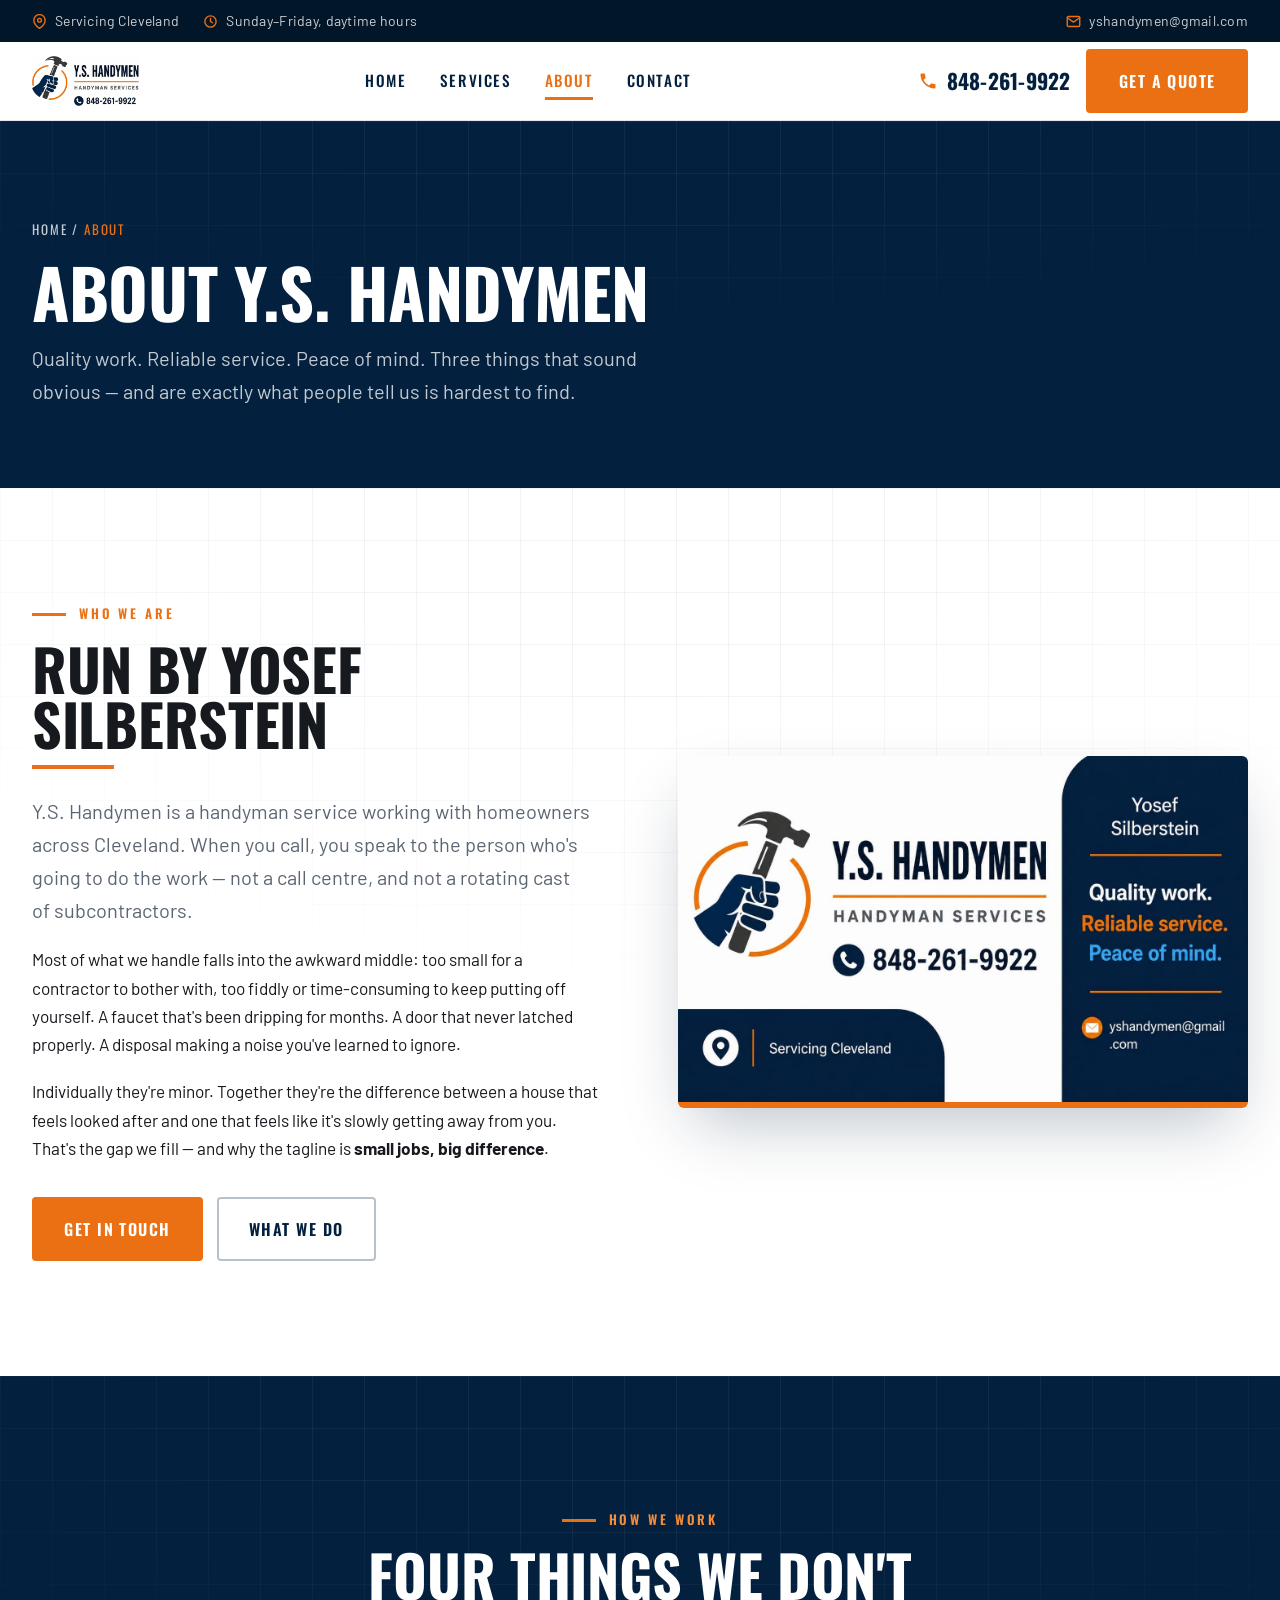
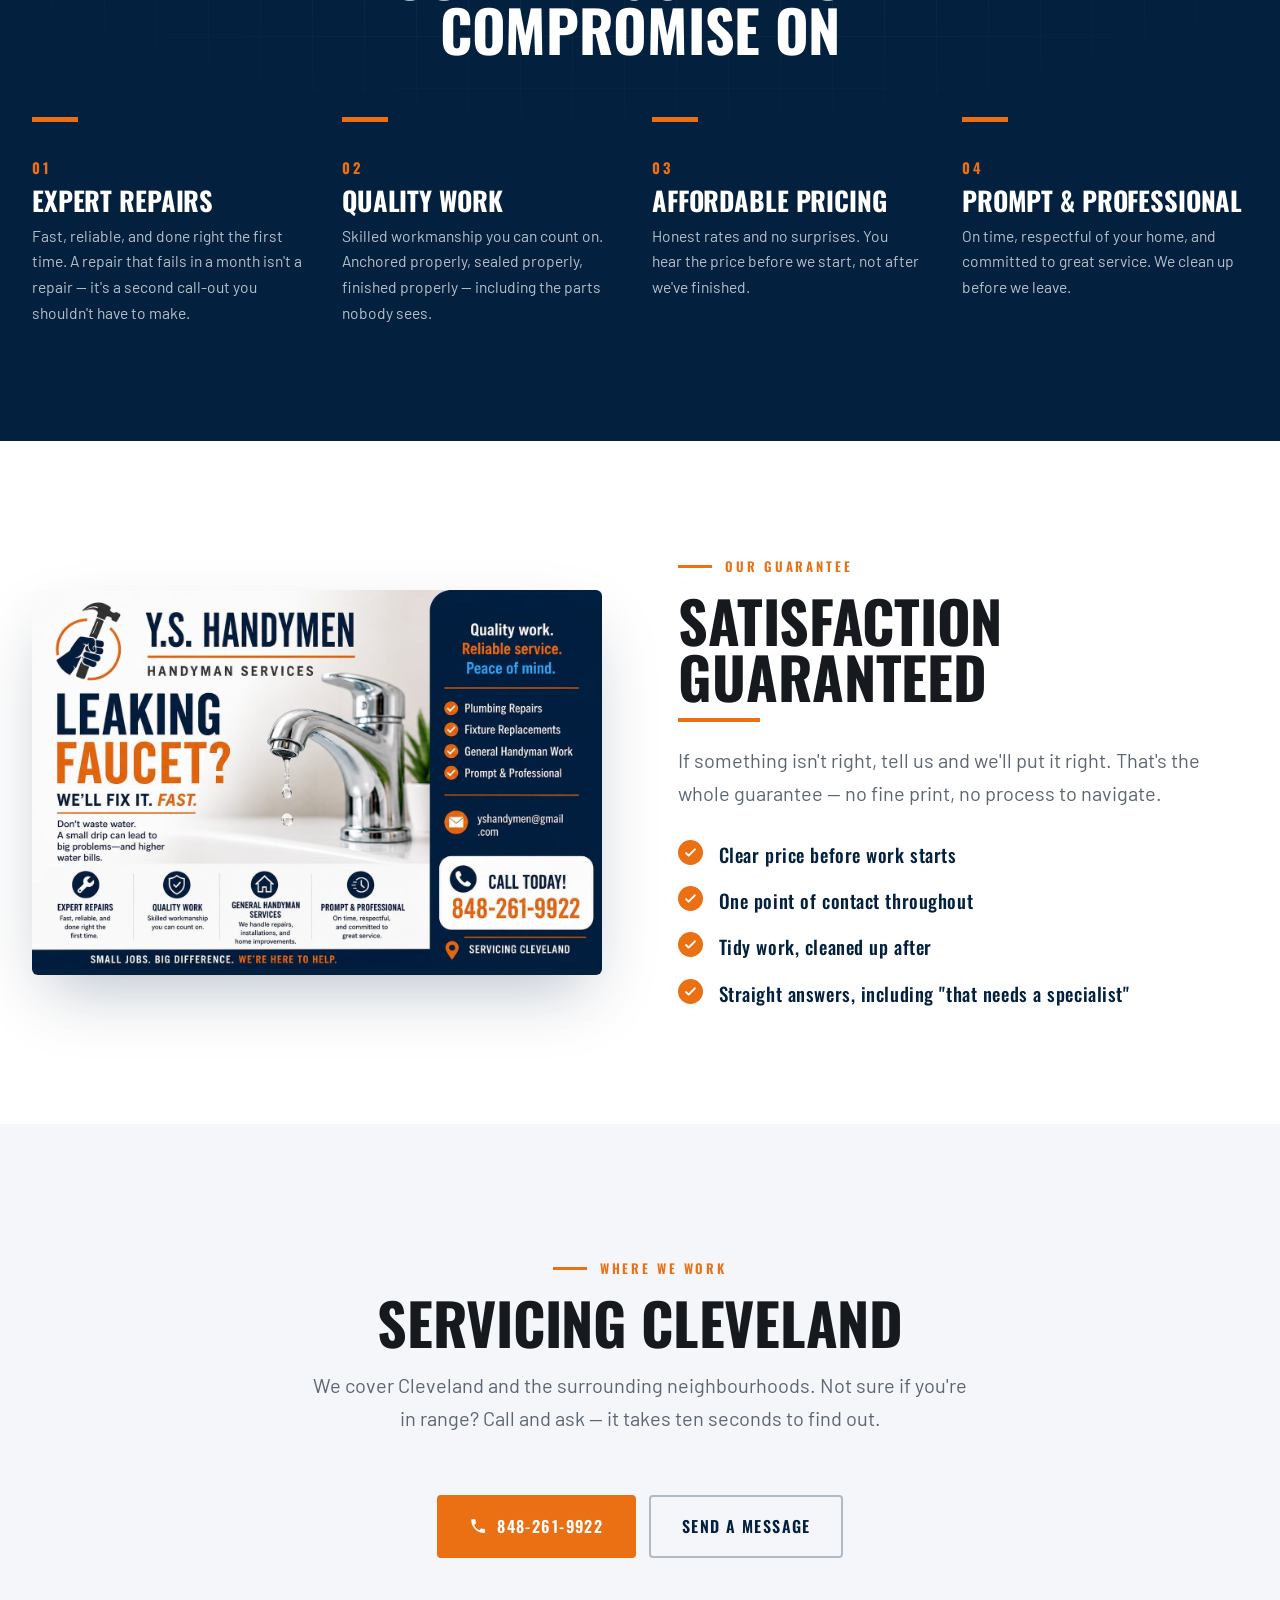
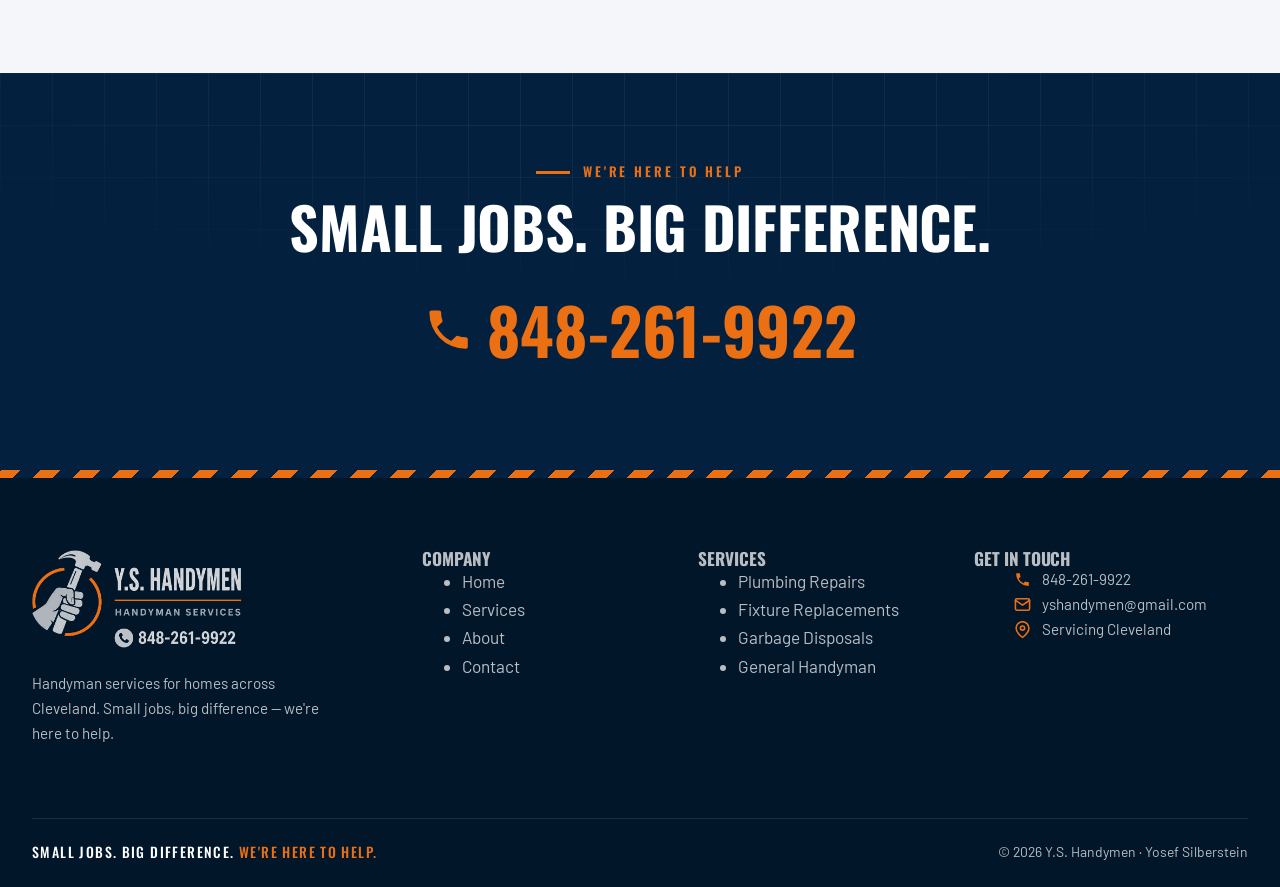
==== about.html @ 0111b00d "Build Y.S. Handymen marketing site Static four-page site for the handyman business, built to match t" ====
<!DOCTYPE html>
<html lang="en">
<head>
<meta charset="utf-8">
<meta name="viewport" content="width=device-width, initial-scale=1">
<title>About — Yosef Silberstein | Y.S. Handymen, Cleveland</title>
<meta name="description" content="Y.S. Handymen is run by Yosef Silberstein, serving Cleveland homes with plumbing repairs, fixture replacements and general handyman work. Quality work, reliable service, peace of mind.">
<meta name="theme-color" content="#03203E">
<link rel="icon" href="assets/favicon-64.png" sizes="64x64">
<link rel="apple-touch-icon" href="assets/favicon.png">
<link rel="preconnect" href="https://fonts.googleapis.com">
<link rel="preconnect" href="https://fonts.gstatic.com" crossorigin>
<link href="https://fonts.googleapis.com/css2?family=Oswald:wght@400;500;600;700&family=Barlow:ital,wght@0,400;0,500;0,600;1,400&display=swap" rel="stylesheet">
<link rel="stylesheet" href="css/styles.css">
</head>
<body>

<div class="topbar">
  <div class="shell topbar__in">
    <div class="topbar__set">
      <span class="topbar__item">
        <svg viewBox="0 0 24 24" fill="none" stroke="currentColor" stroke-width="2.2" stroke-linecap="round" stroke-linejoin="round"><path d="M21 10c0 7-9 13-9 13s-9-6-9-13a9 9 0 0 1 18 0Z"/><circle cx="12" cy="10" r="3"/></svg>
        Servicing Cleveland
      </span>
      <span class="topbar__item topbar__set--meta">
        <svg viewBox="0 0 24 24" fill="none" stroke="currentColor" stroke-width="2.2" stroke-linecap="round" stroke-linejoin="round"><circle cx="12" cy="12" r="9"/><path d="M12 7v5l3 2"/></svg>
        Sunday–Friday, daytime hours
      </span>
    </div>
    <div class="topbar__set">
      <a class="topbar__item" href="mailto:yshandymen@gmail.com">
        <svg viewBox="0 0 24 24" fill="none" stroke="currentColor" stroke-width="2.2" stroke-linecap="round" stroke-linejoin="round"><rect x="2" y="4" width="20" height="16" rx="2"/><path d="m22 6-10 7L2 6"/></svg>
        yshandymen@gmail.com
      </a>
    </div>
  </div>
</div>

<header class="site-header">
  <div class="shell nav">
    <a class="brand" href="index.html" aria-label="Y.S. Handymen — home">
      <img src="assets/logo.png" alt="Y.S. Handymen — Handyman Services" width="1551" height="726">
    </a>
    <nav class="nav__links" aria-label="Main">
      <a class="nav__link" href="index.html">Home</a>
      <a class="nav__link" href="services.html">Services</a>
      <a class="nav__link" href="about.html" aria-current="page">About</a>
      <a class="nav__link" href="contact.html">Contact</a>
    </nav>
    <div class="nav__cta">
      <a class="nav__phone" href="tel:+18482619922">
        <svg viewBox="0 0 24 24" fill="currentColor"><path d="M6.6 10.8a15.1 15.1 0 0 0 6.6 6.6l2.2-2.2c.3-.3.7-.4 1-.2 1.2.4 2.4.6 3.6.6.6 0 1 .4 1 1V20c0 .6-.4 1-1 1A17 17 0 0 1 3 4c0-.6.4-1 1-1h3.5c.6 0 1 .4 1 1 0 1.3.2 2.5.6 3.6.1.4 0 .8-.2 1l-2.3 2.2Z"/></svg>
        848-261-9922
      </a>
      <a class="btn" href="contact.html">Get a Quote</a>
      <button class="burger" aria-label="Open menu" aria-expanded="false" aria-controls="drawer">
        <span></span><span></span><span></span>
      </button>
    </div>
  </div>
</header>

<div class="scrim"></div>
<nav class="drawer" id="drawer" aria-label="Mobile">
  <a href="index.html">Home</a>
  <a href="services.html">Services</a>
  <a href="about.html" aria-current="page">About</a>
  <a href="contact.html">Contact</a>
  <a class="btn" href="tel:+18482619922">Call 848-261-9922</a>
</nav>

<main>

<section class="page-head blueprint">
  <div class="shell page-head__in">
    <p class="crumbs"><a href="index.html">Home</a> / <span>About</span></p>
    <h1>About Y.S. Handymen</h1>
    <p class="lead">
      Quality work. Reliable service. Peace of mind. Three things that sound obvious —
      and are exactly what people tell us is hardest to find.
    </p>
  </div>
</section>

<!-- ---------------------------------------- the story -->
<section class="section blueprint blueprint--light">
  <div class="shell split">
    <div class="reveal">
      <p class="eyebrow">Who We Are</p>
      <h2 class="rule-under" style="margin-top:1rem;">Run by Yosef Silberstein</h2>
      <div class="stack" style="margin-top:1.6rem;">
        <p class="lead">
          Y.S. Handymen is a handyman service working with homeowners across Cleveland.
          When you call, you speak to the person who's going to do the work — not a
          call centre, and not a rotating cast of subcontractors.
        </p>
        <p>
          Most of what we handle falls into the awkward middle: too small for a
          contractor to bother with, too fiddly or time-consuming to keep putting off
          yourself. A faucet that's been dripping for months. A door that never
          latched properly. A disposal making a noise you've learned to ignore.
        </p>
        <p>
          Individually they're minor. Together they're the difference between a house
          that feels looked after and one that feels like it's slowly getting away from
          you. That's the gap we fill — and why the tagline is
          <strong>small jobs, big difference</strong>.
        </p>
      </div>
      <div class="btn-row" style="margin-top:2.2rem;">
        <a class="btn" href="contact.html">Get In Touch</a>
        <a class="btn btn--ghost" href="services.html">What We Do</a>
      </div>
    </div>

    <div class="figure-frame reveal d2">
      <img src="assets/flyer-card.jpg" alt="Y.S. Handymen business card — Yosef Silberstein, servicing Cleveland" width="1400" height="848" loading="lazy">
    </div>
  </div>
</section>

<!-- ---------------------------------------- principles -->
<section class="section on-navy blueprint">
  <div class="shell">
    <div class="sec-head center reveal">
      <p class="eyebrow eyebrow--center">How We Work</p>
      <h2 style="color:#fff;">Four things we don't compromise on</h2>
    </div>

    <div class="steps">
      <div class="step reveal">
        <span class="step__n">01</span>
        <h3>Expert Repairs</h3>
        <p>Fast, reliable, and done right the first time. A repair that fails in a month isn't a repair — it's a second call-out you shouldn't have to make.</p>
      </div>
      <div class="step reveal d1">
        <span class="step__n">02</span>
        <h3>Quality Work</h3>
        <p>Skilled workmanship you can count on. Anchored properly, sealed properly, finished properly — including the parts nobody sees.</p>
      </div>
      <div class="step reveal d2">
        <span class="step__n">03</span>
        <h3>Affordable Pricing</h3>
        <p>Honest rates and no surprises. You hear the price before we start, not after we've finished.</p>
      </div>
      <div class="step reveal d3">
        <span class="step__n">04</span>
        <h3>Prompt &amp; Professional</h3>
        <p>On time, respectful of your home, and committed to great service. We clean up before we leave.</p>
      </div>
    </div>
  </div>
</section>

<!-- ---------------------------------------- guarantee -->
<section class="section">
  <div class="shell split">
    <div class="figure-frame reveal" style="border-bottom-color:var(--navy);">
      <img src="assets/flyer-faucet.jpg" alt="Y.S. Handymen leaking faucet service flyer" width="1400" height="933" loading="lazy">
    </div>
    <div class="reveal d2">
      <p class="eyebrow">Our Guarantee</p>
      <h2 class="rule-under" style="margin-top:1rem;">Satisfaction guaranteed</h2>
      <p class="lead" style="margin-top:1.4rem;">
        If something isn't right, tell us and we'll put it right. That's the whole
        guarantee — no fine print, no process to navigate.
      </p>
      <ul class="check" style="margin-top:1.8rem; color:var(--navy);">
        <li><svg viewBox="0 0 24 24" fill="none" stroke="currentColor" stroke-width="3.2" stroke-linecap="round" stroke-linejoin="round"><path d="m5 13 4 4L19 7"/></svg>Clear price before work starts</li>
        <li><svg viewBox="0 0 24 24" fill="none" stroke="currentColor" stroke-width="3.2" stroke-linecap="round" stroke-linejoin="round"><path d="m5 13 4 4L19 7"/></svg>One point of contact throughout</li>
        <li><svg viewBox="0 0 24 24" fill="none" stroke="currentColor" stroke-width="3.2" stroke-linecap="round" stroke-linejoin="round"><path d="m5 13 4 4L19 7"/></svg>Tidy work, cleaned up after</li>
        <li><svg viewBox="0 0 24 24" fill="none" stroke="currentColor" stroke-width="3.2" stroke-linecap="round" stroke-linejoin="round"><path d="m5 13 4 4L19 7"/></svg>Straight answers, including "that needs a specialist"</li>
      </ul>
    </div>
  </div>
</section>

<!-- ---------------------------------------- service area -->
<section class="section on-paper-2">
  <div class="shell">
    <div class="sec-head center reveal">
      <p class="eyebrow eyebrow--center">Where We Work</p>
      <h2>Servicing Cleveland</h2>
      <p class="lead">
        We cover Cleveland and the surrounding neighbourhoods. Not sure if you're in
        range? Call and ask — it takes ten seconds to find out.
      </p>
    </div>
    <div class="btn-row center reveal d1">
      <a class="btn" href="tel:+18482619922">
        <svg viewBox="0 0 24 24" fill="currentColor"><path d="M6.6 10.8a15.1 15.1 0 0 0 6.6 6.6l2.2-2.2c.3-.3.7-.4 1-.2 1.2.4 2.4.6 3.6.6.6 0 1 .4 1 1V20c0 .6-.4 1-1 1A17 17 0 0 1 3 4c0-.6.4-1 1-1h3.5c.6 0 1 .4 1 1 0 1.3.2 2.5.6 3.6.1.4 0 .8-.2 1l-2.3 2.2Z"/></svg>
        848-261-9922
      </a>
      <a class="btn btn--ghost" href="contact.html">Send a Message</a>
    </div>
  </div>
</section>

<section class="cta-band blueprint">
  <div class="shell cta-band__in">
    <p class="eyebrow eyebrow--center reveal">We're Here to Help</p>
    <h2 class="reveal" style="margin-top:1rem;">Small jobs. Big difference.</h2>
    <a class="phone-xl reveal d1" href="tel:+18482619922">
      <svg viewBox="0 0 24 24" fill="currentColor"><path d="M6.6 10.8a15.1 15.1 0 0 0 6.6 6.6l2.2-2.2c.3-.3.7-.4 1-.2 1.2.4 2.4.6 3.6.6.6 0 1 .4 1 1V20c0 .6-.4 1-1 1A17 17 0 0 1 3 4c0-.6.4-1 1-1h3.5c.6 0 1 .4 1 1 0 1.3.2 2.5.6 3.6.1.4 0 .8-.2 1l-2.3 2.2Z"/></svg>
      848-261-9922
    </a>
  </div>
</section>

</main>

<div class="stripe"></div>

<footer class="site-footer">
  <div class="shell footer__grid">
    <div>
      <img class="footer__logo" src="assets/logo-white.png" alt="Y.S. Handymen" width="1551" height="726">
      <p style="font-size:.95rem; max-width:34ch;">
        Handyman services for homes across Cleveland. Small jobs, big difference —
        we're here to help.
      </p>
    </div>
    <div>
      <h4>Company</h4>
      <ul>
        <li><a href="index.html">Home</a></li>
        <li><a href="services.html">Services</a></li>
        <li><a href="about.html">About</a></li>
        <li><a href="contact.html">Contact</a></li>
      </ul>
    </div>
    <div>
      <h4>Services</h4>
      <ul>
        <li><a href="services.html#plumbing">Plumbing Repairs</a></li>
        <li><a href="services.html#fixtures">Fixture Replacements</a></li>
        <li><a href="services.html#disposals">Garbage Disposals</a></li>
        <li><a href="services.html#general">General Handyman</a></li>
      </ul>
    </div>
    <div>
      <h4>Get In Touch</h4>
      <ul class="footer__contact">
        <li>
          <svg viewBox="0 0 24 24" fill="currentColor"><path d="M6.6 10.8a15.1 15.1 0 0 0 6.6 6.6l2.2-2.2c.3-.3.7-.4 1-.2 1.2.4 2.4.6 3.6.6.6 0 1 .4 1 1V20c0 .6-.4 1-1 1A17 17 0 0 1 3 4c0-.6.4-1 1-1h3.5c.6 0 1 .4 1 1 0 1.3.2 2.5.6 3.6.1.4 0 .8-.2 1l-2.3 2.2Z"/></svg>
          <a href="tel:+18482619922">848-261-9922</a>
        </li>
        <li>
          <svg viewBox="0 0 24 24" fill="none" stroke="currentColor" stroke-width="2.2" stroke-linecap="round" stroke-linejoin="round"><rect x="2" y="4" width="20" height="16" rx="2"/><path d="m22 6-10 7L2 6"/></svg>
          <a href="mailto:yshandymen@gmail.com">yshandymen@gmail.com</a>
        </li>
        <li>
          <svg viewBox="0 0 24 24" fill="none" stroke="currentColor" stroke-width="2.2" stroke-linecap="round" stroke-linejoin="round"><path d="M21 10c0 7-9 13-9 13s-9-6-9-13a9 9 0 0 1 18 0Z"/><circle cx="12" cy="10" r="3"/></svg>
          <span>Servicing Cleveland</span>
        </li>
      </ul>
    </div>
  </div>
  <div class="shell footer__bar">
    <span class="slogan">Small Jobs. Big Difference. <em>We're Here to Help.</em></span>
    <span>&copy; <span data-year>2026</span> Y.S. Handymen · Yosef Silberstein</span>
  </div>
</footer>

<div class="callbar">
  <a class="primary" href="tel:+18482619922">
    <svg viewBox="0 0 24 24" fill="currentColor"><path d="M6.6 10.8a15.1 15.1 0 0 0 6.6 6.6l2.2-2.2c.3-.3.7-.4 1-.2 1.2.4 2.4.6 3.6.6.6 0 1 .4 1 1V20c0 .6-.4 1-1 1A17 17 0 0 1 3 4c0-.6.4-1 1-1h3.5c.6 0 1 .4 1 1 0 1.3.2 2.5.6 3.6.1.4 0 .8-.2 1l-2.3 2.2Z"/></svg>
    Call Now
  </a>
  <a href="mailto:yshandymen@gmail.com">
    <svg viewBox="0 0 24 24" fill="none" stroke="currentColor" stroke-width="2.2" stroke-linecap="round" stroke-linejoin="round"><rect x="2" y="4" width="20" height="16" rx="2"/><path d="m22 6-10 7L2 6"/></svg>
    Email
  </a>
</div>

<script src="js/main.js"></script>
</body>
</html>
---- css/styles.css ----
/* ==========================================================================
   Y.S. Handymen — brand stylesheet
   Direction: "Blueprint & Steel" — industrial trade craft.
   Palette sampled directly from the logo, flyers and business card.
   ========================================================================== */

:root {
  /* Brand — sampled from source artwork */
  --navy:        #03203E;
  --navy-900:    #021629;
  --navy-800:    #052B52;
  --navy-700:    #0A3A6B;
  --orange:      #EA7013;
  --orange-600:  #CE5F0A;
  --orange-400:  #F58C3A;
  --sky:         #2FA3EE;

  /* Neutrals */
  --ink:         #16191D;
  --slate:       #5C6673;
  --mist:        #A7ACB7;
  --line:        #E2E6EC;
  --paper:       #FFFFFF;
  --paper-2:     #F4F6F9;

  /* Type */
  --display: "Oswald", "Arial Narrow", sans-serif;
  --body:    "Barlow", -apple-system, sans-serif;

  /* Rhythm */
  --gut:     clamp(1.25rem, 4vw, 2rem);
  --section: clamp(4rem, 9vw, 7.5rem);
  --shell:   1240px;
  --radius:  4px;

  --shadow-sm: 0 2px 8px rgba(3, 32, 62, .07);
  --shadow-md: 0 12px 32px -8px rgba(3, 32, 62, .16);
  --shadow-lg: 0 28px 64px -16px rgba(3, 32, 62, .28);

  --ease: cubic-bezier(.22, .61, .36, 1);
}

/* --------------------------------------------------------- reset */
*, *::before, *::after { box-sizing: border-box; }
* { margin: 0; }
html { -webkit-text-size-adjust: 100%; scroll-behavior: smooth; }
@media (prefers-reduced-motion: reduce) {
  html { scroll-behavior: auto; }
  *, *::before, *::after {
    animation-duration: .01ms !important;
    animation-iteration-count: 1 !important;
    transition-duration: .01ms !important;
  }
}
body {
  font-family: var(--body);
  font-size: clamp(1rem, .96rem + .2vw, 1.075rem);
  line-height: 1.65;
  color: var(--ink);
  background: var(--paper);
  -webkit-font-smoothing: antialiased;
  overflow-x: hidden;
}
img, svg { display: block; max-width: 100%; height: auto; }
a { color: inherit; text-decoration: none; }
button, input, textarea, select { font: inherit; color: inherit; }
:focus-visible { outline: 3px solid var(--orange); outline-offset: 3px; }

/* --------------------------------------------------------- type */
h1, h2, h3, h4, .display {
  font-family: var(--display);
  font-weight: 700;
  line-height: .96;
  letter-spacing: -.005em;
  text-transform: uppercase;
  text-wrap: balance;
}
h1 { font-size: clamp(2.9rem, 7.4vw, 5.6rem); }
h2 { font-size: clamp(2.15rem, 4.9vw, 3.6rem); }
h3 { font-size: clamp(1.3rem, 2.1vw, 1.65rem); }
p  { text-wrap: pretty; }

.eyebrow {
  font-family: var(--display);
  font-weight: 600;
  font-size: .82rem;
  letter-spacing: .22em;
  text-transform: uppercase;
  color: var(--orange);
  display: flex;
  align-items: center;
  gap: .8rem;
}
.eyebrow::before {
  content: "";
  width: 34px;
  height: 3px;
  background: var(--orange);
  flex: none;
}
.eyebrow--center { justify-content: center; }
.on-navy .eyebrow { color: var(--orange-400); }

.lead { font-size: clamp(1.08rem, 1.6vw, 1.25rem); color: var(--slate); }
.on-navy .lead { color: rgba(255, 255, 255, .76); }

/* Orange underscore rule beneath headings — echoes the logo lockup */
.rule-under { position: relative; padding-bottom: 1.1rem; }
.rule-under::after {
  content: "";
  position: absolute;
  left: 0; bottom: 0;
  width: 82px; height: 4px;
  background: var(--orange);
}
.rule-under.center::after { left: 50%; transform: translateX(-50%); }

/* --------------------------------------------------------- layout */
.shell { width: min(100% - (var(--gut) * 2), var(--shell)); margin-inline: auto; }
.section { padding-block: var(--section); }
.section--tight { padding-block: clamp(3rem, 6vw, 4.5rem); }
.center { text-align: center; }
.stack > * + * { margin-top: 1.15rem; }

.on-navy { background: var(--navy); color: #fff; }
.on-paper-2 { background: var(--paper-2); }

/* Blueprint grid texture — the signature background of the site */
.blueprint { position: relative; isolation: isolate; }
.blueprint::before {
  content: "";
  position: absolute;
  inset: 0;
  z-index: -1;
  background-image:
    linear-gradient(rgba(255, 255, 255, .055) 1px, transparent 1px),
    linear-gradient(90deg, rgba(255, 255, 255, .055) 1px, transparent 1px);
  background-size: 52px 52px;
  -webkit-mask-image: radial-gradient(ellipse 90% 75% at 50% 0%, #000 30%, transparent 78%);
          mask-image: radial-gradient(ellipse 90% 75% at 50% 0%, #000 30%, transparent 78%);
}
.blueprint--light::before {
  background-image:
    linear-gradient(rgba(3, 32, 62, .05) 1px, transparent 1px),
    linear-gradient(90deg, rgba(3, 32, 62, .05) 1px, transparent 1px);
}

/* Diagonal safety-stripe divider */
.stripe {
  height: 8px;
  background: repeating-linear-gradient(
    -45deg,
    var(--orange) 0 14px,
    var(--navy) 14px 28px
  );
}

/* --------------------------------------------------------- buttons */
.btn {
  --btn-bg: var(--orange);
  --btn-fg: #fff;
  display: inline-flex;
  align-items: center;
  justify-content: center;
  gap: .6rem;
  padding: 1.02rem 1.9rem;
  background: var(--btn-bg);
  color: var(--btn-fg);
  font-family: var(--display);
  font-weight: 600;
  font-size: 1rem;
  letter-spacing: .09em;
  text-transform: uppercase;
  border: 2px solid var(--btn-bg);
  border-radius: var(--radius);
  cursor: pointer;
  position: relative;
  overflow: hidden;
  transition: transform .2s var(--ease), box-shadow .2s var(--ease),
              background-color .2s var(--ease), border-color .2s var(--ease);
}
.btn::after {
  /* sheen sweep on hover */
  content: "";
  position: absolute;
  inset: 0 auto 0 -120%;
  width: 55%;
  background: linear-gradient(90deg, transparent, rgba(255, 255, 255, .3), transparent);
  transform: skewX(-22deg);
  transition: left .55s var(--ease);
}
.btn:hover { transform: translateY(-2px); box-shadow: 0 10px 24px -8px rgba(234, 112, 19, .6); }
.btn:hover::after { left: 130%; }
.btn:active { transform: translateY(0); }
.btn svg { width: 1.15em; height: 1.15em; flex: none; }

.btn--ghost {
  --btn-bg: transparent;
  --btn-fg: var(--navy);
  border-color: rgba(3, 32, 62, .28);
}
.btn--ghost:hover {
  background: var(--navy); border-color: var(--navy);
  color: #fff; box-shadow: var(--shadow-md);
}
.on-navy .btn--ghost { --btn-fg: #fff; border-color: rgba(255, 255, 255, .4); }
.on-navy .btn--ghost:hover { background: #fff; color: var(--navy); border-color: #fff; }

.btn-row { display: flex; flex-wrap: wrap; gap: .85rem; }
.btn-row.center { justify-content: center; }

/* --------------------------------------------------------- header */
.topbar {
  background: var(--navy-900);
  color: rgba(255, 255, 255, .8);
  font-size: .875rem;
  letter-spacing: .02em;
}
.topbar__in {
  display: flex; align-items: center; justify-content: space-between;
  gap: 1rem; min-height: 42px; flex-wrap: wrap;
}
.topbar a { transition: color .18s; }
.topbar a:hover { color: var(--orange-400); }
.topbar__set { display: flex; align-items: center; gap: 1.5rem; flex-wrap: wrap; }
.topbar__item { display: inline-flex; align-items: center; gap: .5rem; }
.topbar__item svg { width: 15px; height: 15px; color: var(--orange); flex: none; }

.site-header {
  position: sticky; top: 0; z-index: 90;
  background: rgba(255, 255, 255, .94);
  backdrop-filter: blur(12px);
  border-bottom: 1px solid var(--line);
  transition: box-shadow .25s var(--ease);
}
.site-header.is-stuck { box-shadow: var(--shadow-md); }
.nav { display: flex; align-items: center; justify-content: space-between; gap: 1.5rem; min-height: 78px; }
.brand { display: flex; align-items: center; flex: none; }
.brand img { height: clamp(38px, 5.4vw, 50px); width: auto; }

.nav__links { display: flex; align-items: center; gap: 2.1rem; }
.nav__link {
  font-family: var(--display);
  font-weight: 500;
  font-size: .95rem;
  letter-spacing: .1em;
  text-transform: uppercase;
  color: var(--navy);
  position: relative;
  padding-block: .4rem;
}
.nav__link::after {
  content: "";
  position: absolute; left: 0; bottom: 0;
  width: 0; height: 3px; background: var(--orange);
  transition: width .26s var(--ease);
}
.nav__link:hover::after, .nav__link[aria-current="page"]::after { width: 100%; }
.nav__link[aria-current="page"] { color: var(--orange); }

.nav__cta { display: flex; align-items: center; gap: 1rem; flex: none; }
.nav__phone {
  font-family: var(--display);
  font-weight: 700;
  font-size: 1.32rem;
  color: var(--navy);
  letter-spacing: .01em;
  display: inline-flex; align-items: center; gap: .55rem;
  transition: color .18s;
}
.nav__phone:hover { color: var(--orange); }
.nav__phone svg { width: 20px; height: 20px; color: var(--orange); }

/* Burger */
.burger {
  display: none;
  width: 46px; height: 46px;
  background: var(--navy); border: 0; border-radius: var(--radius);
  cursor: pointer; position: relative; flex: none;
}
.burger span {
  position: absolute; left: 50%; width: 20px; height: 2px;
  background: #fff; transform: translateX(-50%);
  transition: transform .3s var(--ease), opacity .2s;
}
.burger span:nth-child(1) { top: 16px; }
.burger span:nth-child(2) { top: 22px; }
.burger span:nth-child(3) { top: 28px; }
.burger[aria-expanded="true"] span:nth-child(1) { transform: translateX(-50%) translateY(6px) rotate(45deg); }
.burger[aria-expanded="true"] span:nth-child(2) { opacity: 0; }
.burger[aria-expanded="true"] span:nth-child(3) { transform: translateX(-50%) translateY(-6px) rotate(-45deg); }

.drawer {
  position: fixed; inset: 0 0 0 auto;
  width: min(85vw, 340px);
  background: var(--navy);
  padding: 5.5rem 2rem 2rem;
  transform: translateX(100%);
  transition: transform .38s var(--ease);
  z-index: 95;
  display: flex; flex-direction: column; gap: .35rem;
  overflow-y: auto;
}
.drawer.is-open { transform: translateX(0); }
.drawer a {
  font-family: var(--display); font-weight: 500;
  font-size: 1.2rem; letter-spacing: .1em; text-transform: uppercase;
  color: #fff; padding: .95rem 0;
  border-bottom: 1px solid rgba(255, 255, 255, .12);
}
.drawer a[aria-current="page"] { color: var(--orange-400); }
.drawer .btn { margin-top: 1.75rem; }
.scrim {
  position: fixed; inset: 0; z-index: 94;
  background: rgba(2, 22, 41, .6);
  opacity: 0; pointer-events: none; transition: opacity .3s;
}
.scrim.is-open { opacity: 1; pointer-events: auto; }

/* --------------------------------------------------------- hero */
.hero { position: relative; background: var(--navy); color: #fff; overflow: hidden; }
.hero__in {
  display: grid;
  grid-template-columns: 1.08fr .92fr;
  gap: clamp(2rem, 5vw, 4.5rem);
  align-items: center;
  padding-block: clamp(3.5rem, 8vw, 6.5rem);
}
.hero h1 { color: #fff; }
.hero h1 .accent { color: var(--orange); display: block; }
.hero__sub {
  font-family: var(--display); font-weight: 500;
  font-size: clamp(1.15rem, 2.2vw, 1.6rem);
  letter-spacing: .04em; text-transform: uppercase;
  color: #fff; margin-top: 1.1rem;
}
.hero__sub em { color: var(--orange); font-style: italic; }
.hero__lede { margin-top: 1.4rem; max-width: 46ch; color: rgba(255, 255, 255, .78); }
.hero .btn-row { margin-top: 2.1rem; }

/* Slogan triad — straight off the business card */
.triad { margin-top: 2.6rem; display: flex; flex-wrap: wrap; gap: .55rem 1.6rem; }
.triad span {
  font-family: var(--display); font-weight: 600;
  font-size: clamp(1rem, 1.5vw, 1.2rem);
  letter-spacing: .03em; text-transform: none;
}
.triad span:nth-child(1) { color: #fff; }
.triad span:nth-child(2) { color: var(--orange); }
.triad span:nth-child(3) { color: var(--sky); }

/* Hero media: logo mark plate + floating badge */
.hero__media { position: relative; }
.hero__plate {
  background: #fff;
  border-radius: 8px;
  padding: clamp(2rem, 4vw, 3.2rem);
  box-shadow: var(--shadow-lg);
  position: relative;
  border-bottom: 6px solid var(--orange);
}
.hero__plate img { width: 100%; }
.hero__plate .plate-caption {
  margin-top: 1.5rem; padding-top: 1.25rem;
  border-top: 1px solid var(--line);
  display: flex; align-items: center; justify-content: space-between;
  gap: 1rem; flex-wrap: wrap;
}
.plate-caption .who {
  font-family: var(--display); font-weight: 600;
  letter-spacing: .08em; text-transform: uppercase;
  color: var(--navy); font-size: .95rem;
}
.plate-caption .where {
  font-size: .87rem; color: var(--slate);
  display: inline-flex; align-items: center; gap: .4rem;
}
.plate-caption .where svg { width: 15px; height: 15px; color: var(--orange); }

.badge-guarantee {
  position: absolute;
  right: -18px; bottom: -26px;
  width: clamp(112px, 15vw, 148px); aspect-ratio: 1;
  border-radius: 50%;
  background: var(--navy);
  border: 3px solid var(--orange);
  color: #fff;
  display: grid; place-content: center; text-align: center;
  gap: .18rem; padding: .5rem;
  box-shadow: var(--shadow-lg);
  animation: bob 5s ease-in-out infinite;
}
.badge-guarantee svg { width: 26px; height: 26px; margin-inline: auto; color: #fff; }
.badge-guarantee b {
  font-family: var(--display); font-weight: 600;
  font-size: .7rem; letter-spacing: .09em; line-height: 1.2;
  text-transform: uppercase;
}
.badge-guarantee .stars { color: var(--orange); font-size: .72rem; letter-spacing: .12em; }
@keyframes bob { 0%, 100% { transform: translateY(0); } 50% { transform: translateY(-9px); } }

/* --------------------------------------------------------- trust strip */
.trust { background: var(--orange); color: #fff; }
.trust__in {
  display: grid; grid-template-columns: repeat(3, 1fr);
  align-items: center;
}
.trust__item {
  display: flex; align-items: center; justify-content: center;
  gap: .85rem; padding: 1.25rem 1rem; text-align: left;
}
.trust__item + .trust__item { border-left: 1px solid rgba(255, 255, 255, .3); }
.trust__item svg { width: 26px; height: 26px; flex: none; }
.trust__item b {
  font-family: var(--display); font-weight: 600;
  font-size: clamp(.95rem, 1.5vw, 1.15rem);
  letter-spacing: .07em; text-transform: uppercase;
}

/* --------------------------------------------------------- section head */
.sec-head { max-width: 66ch; margin-bottom: clamp(2.5rem, 5vw, 3.75rem); }
.sec-head.center { margin-inline: auto; text-align: center; }
.sec-head h2 { margin-top: 1rem; }
.sec-head p { margin-top: 1.15rem; }

/* --------------------------------------------------------- service cards */
.grid-svc {
  display: grid;
  grid-template-columns: repeat(auto-fit, minmax(285px, 1fr));
  gap: 1.5rem;
}
.svc {
  position: relative;
  background: #fff;
  border: 1px solid var(--line);
  border-radius: var(--radius);
  padding: 2.1rem 1.75rem 1.85rem;
  overflow: hidden;
  transition: transform .28s var(--ease), box-shadow .28s var(--ease),
              border-color .28s var(--ease);
}
.svc::before {
  /* orange wipe that fills from the left edge on hover */
  content: "";
  position: absolute; left: 0; top: 0; bottom: 0;
  width: 4px; background: var(--orange);
  transform: scaleY(0); transform-origin: top;
  transition: transform .32s var(--ease);
}
.svc:hover { transform: translateY(-6px); box-shadow: var(--shadow-md); border-color: transparent; }
.svc:hover::before { transform: scaleY(1); }
.svc__num {
  position: absolute; top: 1.1rem; right: 1.35rem;
  font-family: var(--display); font-weight: 700; font-size: 3.1rem;
  line-height: 1; color: var(--navy);
  opacity: .07; letter-spacing: -.03em;
  transition: opacity .28s var(--ease), color .28s var(--ease);
}
.svc:hover .svc__num { opacity: .16; color: var(--orange); }
.svc__ico {
  width: 54px; height: 54px; border-radius: var(--radius);
  background: var(--navy);
  display: grid; place-content: center;
  margin-bottom: 1.35rem;
  transition: background-color .28s var(--ease), transform .28s var(--ease);
}
.svc__ico svg { width: 26px; height: 26px; color: #fff; }
.svc:hover .svc__ico { background: var(--orange); transform: rotate(-6deg) scale(1.06); }
.svc h3 { color: var(--navy); margin-bottom: .6rem; }
.svc p { color: var(--slate); font-size: .975rem; }
.svc__list { list-style: none; padding: 0; margin-top: 1.1rem; display: grid; gap: .42rem; }
.svc__list li {
  position: relative; padding-left: 1.5rem;
  font-size: .93rem; color: var(--slate);
}
.svc__list li::before {
  content: ""; position: absolute; left: 0; top: .52em;
  width: 8px; height: 8px; background: var(--orange);
  transform: rotate(45deg);
}

/* --------------------------------------------------------- checklist */
.split {
  display: grid;
  grid-template-columns: 1fr 1fr;
  gap: clamp(2.25rem, 6vw, 5rem);
  align-items: center;
}
.check { list-style: none; padding: 0; display: grid; gap: .95rem; }
.check li {
  display: flex; align-items: flex-start; gap: .95rem;
  font-family: var(--display); font-weight: 500;
  font-size: clamp(1.02rem, 1.5vw, 1.18rem);
  letter-spacing: .03em;
}
.check li svg {
  width: 25px; height: 25px; flex: none; margin-top: .05em;
  color: #fff; background: var(--orange); border-radius: 50%; padding: 5px;
}
.on-navy .check li { color: #fff; }

.figure-frame {
  position: relative;
  border-radius: 6px;
  overflow: hidden;
  box-shadow: var(--shadow-lg);
  border-bottom: 6px solid var(--orange);
}
.figure-frame img { width: 100%; }

/* --------------------------------------------------------- promise / steps */
.steps { display: grid; grid-template-columns: repeat(auto-fit, minmax(230px, 1fr)); gap: 1.5rem; }
.step { position: relative; padding-top: 2.4rem; }
.step::before {
  content: ""; position: absolute; top: 0; left: 0;
  width: 46px; height: 5px; background: var(--orange);
}
.step__n {
  font-family: var(--display); font-weight: 700; font-size: .9rem;
  letter-spacing: .2em; color: var(--orange); display: block; margin-bottom: .55rem;
}
.step h3 { margin-bottom: .55rem; }
.on-navy .step h3 { color: #fff; }
.step p { color: var(--slate); font-size: .975rem; }
.on-navy .step p { color: rgba(255, 255, 255, .72); }

/* --------------------------------------------------------- value tiles */
.values { display: grid; grid-template-columns: repeat(auto-fit, minmax(220px, 1fr)); gap: 1.5rem; }
.value {
  text-align: center; padding: 2.4rem 1.5rem;
  background: #fff; border: 1px solid var(--line); border-radius: var(--radius);
  transition: transform .28s var(--ease), box-shadow .28s var(--ease);
}
.value:hover { transform: translateY(-5px); box-shadow: var(--shadow-md); }
.value__ico {
  width: 64px; height: 64px; margin: 0 auto 1.3rem;
  border-radius: 50%; background: var(--navy);
  display: grid; place-content: center;
}
.value__ico svg { width: 29px; height: 29px; color: #fff; }
.value:hover .value__ico { background: var(--orange); }
.value h3 { color: var(--navy); font-size: 1.15rem; margin-bottom: .5rem; }
.value p { color: var(--slate); font-size: .95rem; }

/* --------------------------------------------------------- CTA band */
.cta-band { position: relative; background: var(--navy); color: #fff; overflow: hidden; }
.cta-band__in { padding-block: clamp(3.5rem, 7vw, 5.5rem); text-align: center; }
.cta-band h2 { color: #fff; }
.cta-band .phone-xl {
  display: inline-flex; align-items: center; gap: .8rem;
  font-family: var(--display); font-weight: 700;
  font-size: clamp(2.3rem, 6.5vw, 4rem);
  color: var(--orange); margin-top: 1.4rem;
  letter-spacing: .005em;
  transition: transform .22s var(--ease);
}
.cta-band .phone-xl:hover { transform: scale(1.03); }
.cta-band .phone-xl svg { width: .8em; height: .8em; }

/* --------------------------------------------------------- footer */
.site-footer { background: var(--navy-900); color: rgba(255, 255, 255, .72); }
.footer__grid {
  display: grid;
  grid-template-columns: 1.5fr 1fr 1fr 1.2fr;
  gap: clamp(2rem, 4vw, 3rem);
  padding-block: clamp(3rem, 6vw, 4.5rem);
}
.footer__logo { width: 210px; margin-bottom: 1.4rem; }
.footer h4 {
  font-family: var(--display); font-weight: 600; font-size: .92rem;
  letter-spacing: .17em; text-transform: uppercase; color: #fff;
  margin-bottom: 1.2rem; padding-bottom: .7rem;
  border-bottom: 2px solid var(--orange); display: inline-block;
}
.footer ul { list-style: none; padding: 0; display: grid; gap: .62rem; }
.footer a { font-size: .95rem; transition: color .18s, padding-left .18s; }
.footer a:hover { color: var(--orange-400); padding-left: 4px; }
.footer__contact li { display: flex; align-items: flex-start; gap: .7rem; font-size: .95rem; }
.footer__contact svg { width: 17px; height: 17px; color: var(--orange); flex: none; margin-top: .28em; }
.footer__bar {
  border-top: 1px solid rgba(255, 255, 255, .1);
  padding-block: 1.4rem;
  display: flex; align-items: center; justify-content: space-between;
  gap: 1rem; flex-wrap: wrap; font-size: .87rem;
}
.footer__bar .slogan {
  font-family: var(--display); font-weight: 500;
  letter-spacing: .1em; text-transform: uppercase; color: #fff;
}
.footer__bar .slogan em { color: var(--orange); font-style: normal; }

/* --------------------------------------------------------- forms */
.form-card {
  background: #fff; border: 1px solid var(--line);
  border-radius: var(--radius); padding: clamp(1.75rem, 3.5vw, 2.75rem);
  box-shadow: var(--shadow-sm);
}
.field { display: grid; gap: .45rem; margin-bottom: 1.15rem; }
.field label {
  font-family: var(--display); font-weight: 500; font-size: .84rem;
  letter-spacing: .12em; text-transform: uppercase; color: var(--navy);
}
.field label .req { color: var(--orange); }
.field input, .field textarea, .field select {
  width: 100%; padding: .85rem 1rem;
  border: 1.5px solid var(--line); border-radius: var(--radius);
  background: var(--paper-2);
  transition: border-color .2s, background-color .2s, box-shadow .2s;
}
.field input:focus, .field textarea:focus, .field select:focus {
  outline: none; border-color: var(--orange); background: #fff;
  box-shadow: 0 0 0 4px rgba(234, 112, 19, .13);
}
.field textarea { resize: vertical; min-height: 138px; }
.field-row { display: grid; grid-template-columns: 1fr 1fr; gap: 1.15rem; }
.form-note { font-size: .85rem; color: var(--slate); margin-top: 1rem; }
.form-status {
  margin-top: 1rem; padding: .9rem 1.1rem; border-radius: var(--radius);
  font-size: .93rem; display: none;
}
.form-status.is-shown { display: block; }
.form-status.ok { background: rgba(47, 163, 238, .1); border-left: 4px solid var(--sky); color: var(--navy); }
.form-status.err { background: rgba(234, 112, 19, .1); border-left: 4px solid var(--orange); color: var(--navy); }

/* Contact info cards */
.info-list { display: grid; gap: 1.15rem; }
.info {
  display: flex; align-items: flex-start; gap: 1.15rem;
  padding: 1.5rem;
  background: #fff; border: 1px solid var(--line); border-radius: var(--radius);
  transition: transform .24s var(--ease), box-shadow .24s var(--ease);
}
.info:hover { transform: translateX(5px); box-shadow: var(--shadow-md); }
.info__ico {
  width: 50px; height: 50px; flex: none; border-radius: var(--radius);
  background: var(--navy); display: grid; place-content: center;
}
.info__ico svg { width: 23px; height: 23px; color: #fff; }
.info:hover .info__ico { background: var(--orange); }
.info h3 { font-size: 1rem; color: var(--navy); margin-bottom: .3rem; letter-spacing: .06em; }
.info p, .info a { color: var(--slate); font-size: .97rem; }
.info a:hover { color: var(--orange); }

/* --------------------------------------------------------- page banner */
.page-head { background: var(--navy); color: #fff; position: relative; overflow: hidden; }
.page-head__in { padding-block: clamp(3rem, 7vw, 5rem); }
.page-head h1 { color: #fff; font-size: clamp(2.5rem, 6vw, 4.25rem); }
.page-head p { margin-top: 1.15rem; max-width: 58ch; color: rgba(255, 255, 255, .76); }
.crumbs {
  font-family: var(--display); font-size: .82rem; letter-spacing: .14em;
  text-transform: uppercase; color: rgba(255, 255, 255, .55); margin-bottom: 1.1rem;
}
.crumbs a:hover { color: var(--orange-400); }
.crumbs span { color: var(--orange); }

/* --------------------------------------------------------- gallery */
.gallery { display: grid; grid-template-columns: repeat(auto-fit, minmax(280px, 1fr)); gap: 1.75rem; }
.gallery figure {
  background: #fff; border: 1px solid var(--line); border-radius: var(--radius);
  overflow: hidden; transition: transform .28s var(--ease), box-shadow .28s var(--ease);
}
.gallery figure:hover { transform: translateY(-6px); box-shadow: var(--shadow-md); }
.gallery img { width: 100%; }
.gallery figcaption {
  padding: 1.1rem 1.3rem;
  font-family: var(--display); font-weight: 500; font-size: .92rem;
  letter-spacing: .09em; text-transform: uppercase; color: var(--navy);
  border-top: 3px solid var(--orange);
}

/* --------------------------------------------------------- FAQ */
.faq { display: grid; gap: .85rem; max-width: 860px; margin-inline: auto; }
.faq details {
  background: #fff; border: 1px solid var(--line); border-radius: var(--radius);
  overflow: hidden; transition: box-shadow .24s var(--ease), border-color .24s;
}
.faq details[open] { box-shadow: var(--shadow-sm); border-color: rgba(234, 112, 19, .4); }
.faq summary {
  cursor: pointer; list-style: none;
  padding: 1.25rem 3.25rem 1.25rem 1.5rem;
  font-family: var(--display); font-weight: 500;
  font-size: clamp(1rem, 1.6vw, 1.13rem);
  letter-spacing: .02em; color: var(--navy);
  position: relative;
}
.faq summary::-webkit-details-marker { display: none; }
.faq summary::after {
  content: ""; position: absolute; right: 1.5rem; top: 50%;
  width: 11px; height: 11px;
  border-right: 2.5px solid var(--orange); border-bottom: 2.5px solid var(--orange);
  transform: translateY(-70%) rotate(45deg);
  transition: transform .28s var(--ease);
}
.faq details[open] summary::after { transform: translateY(-30%) rotate(-135deg); }
.faq .faq__body { padding: 0 1.5rem 1.4rem; color: var(--slate); font-size: .98rem; }

/* --------------------------------------------------------- mobile call bar */
.callbar {
  position: fixed; left: 0; right: 0; bottom: 0; z-index: 88;
  display: none;
  background: var(--navy);
  border-top: 3px solid var(--orange);
  box-shadow: 0 -6px 22px rgba(2, 22, 41, .3);
}
.callbar a {
  flex: 1; display: flex; align-items: center; justify-content: center; gap: .55rem;
  padding: 1rem .6rem; color: #fff;
  font-family: var(--display); font-weight: 600; font-size: .95rem;
  letter-spacing: .09em; text-transform: uppercase;
}
.callbar a + a { border-left: 1px solid rgba(255, 255, 255, .16); }
.callbar a.primary { background: var(--orange); }
.callbar svg { width: 18px; height: 18px; }

/* --------------------------------------------------------- reveal anim */
.reveal { opacity: 0; transform: translateY(26px); transition: opacity .7s var(--ease), transform .7s var(--ease); }
.reveal.is-in { opacity: 1; transform: none; }
.reveal.d1 { transition-delay: .09s; }
.reveal.d2 { transition-delay: .18s; }
.reveal.d3 { transition-delay: .27s; }
.reveal.d4 { transition-delay: .36s; }
.reveal.d5 { transition-delay: .45s; }

/* Hero load-in — staggered, runs immediately on page load */
.hero .anim { opacity: 0; animation: rise .85s var(--ease) forwards; }
.hero .anim.a1 { animation-delay: .06s; }
.hero .anim.a2 { animation-delay: .17s; }
.hero .anim.a3 { animation-delay: .28s; }
.hero .anim.a4 { animation-delay: .39s; }
.hero .anim.a5 { animation-delay: .5s; }
.hero .anim.a6 { animation-delay: .62s; }
@keyframes rise { from { opacity: 0; transform: translateY(30px); } to { opacity: 1; transform: none; } }

/* --------------------------------------------------------- responsive */
@media (max-width: 1080px) {
  .footer__grid { grid-template-columns: 1fr 1fr; }
}
@media (max-width: 980px) {
  .nav__links, .nav__phone { display: none; }
  .burger { display: block; }
  .hero__in { grid-template-columns: 1fr; }
  .hero__media { max-width: 520px; margin-inline: auto; order: -1; }
  .split { grid-template-columns: 1fr; }
  .split .figure-frame { max-width: 560px; margin-inline: auto; }
}
@media (max-width: 760px) {
  .trust__in { grid-template-columns: 1fr; }
  .trust__item + .trust__item { border-left: 0; border-top: 1px solid rgba(255, 255, 255, .3); }
  .field-row { grid-template-columns: 1fr; }
  .footer__grid { grid-template-columns: 1fr; }
  .footer__bar { justify-content: center; text-align: center; }
  .topbar__in { justify-content: center; }
  .topbar__set--meta { display: none; }
  .callbar { display: flex; }
  body { padding-bottom: 62px; }
  .badge-guarantee { right: -6px; bottom: -18px; }
}
@media (max-width: 420px) {
  .btn { width: 100%; }
}

/* --------------------------------------------------------- print */
@media print {
  .site-header, .drawer, .scrim, .callbar, .topbar, .cta-band { display: none !important; }
  body { color: #000; }
  .reveal { opacity: 1 !important; transform: none !important; }
}
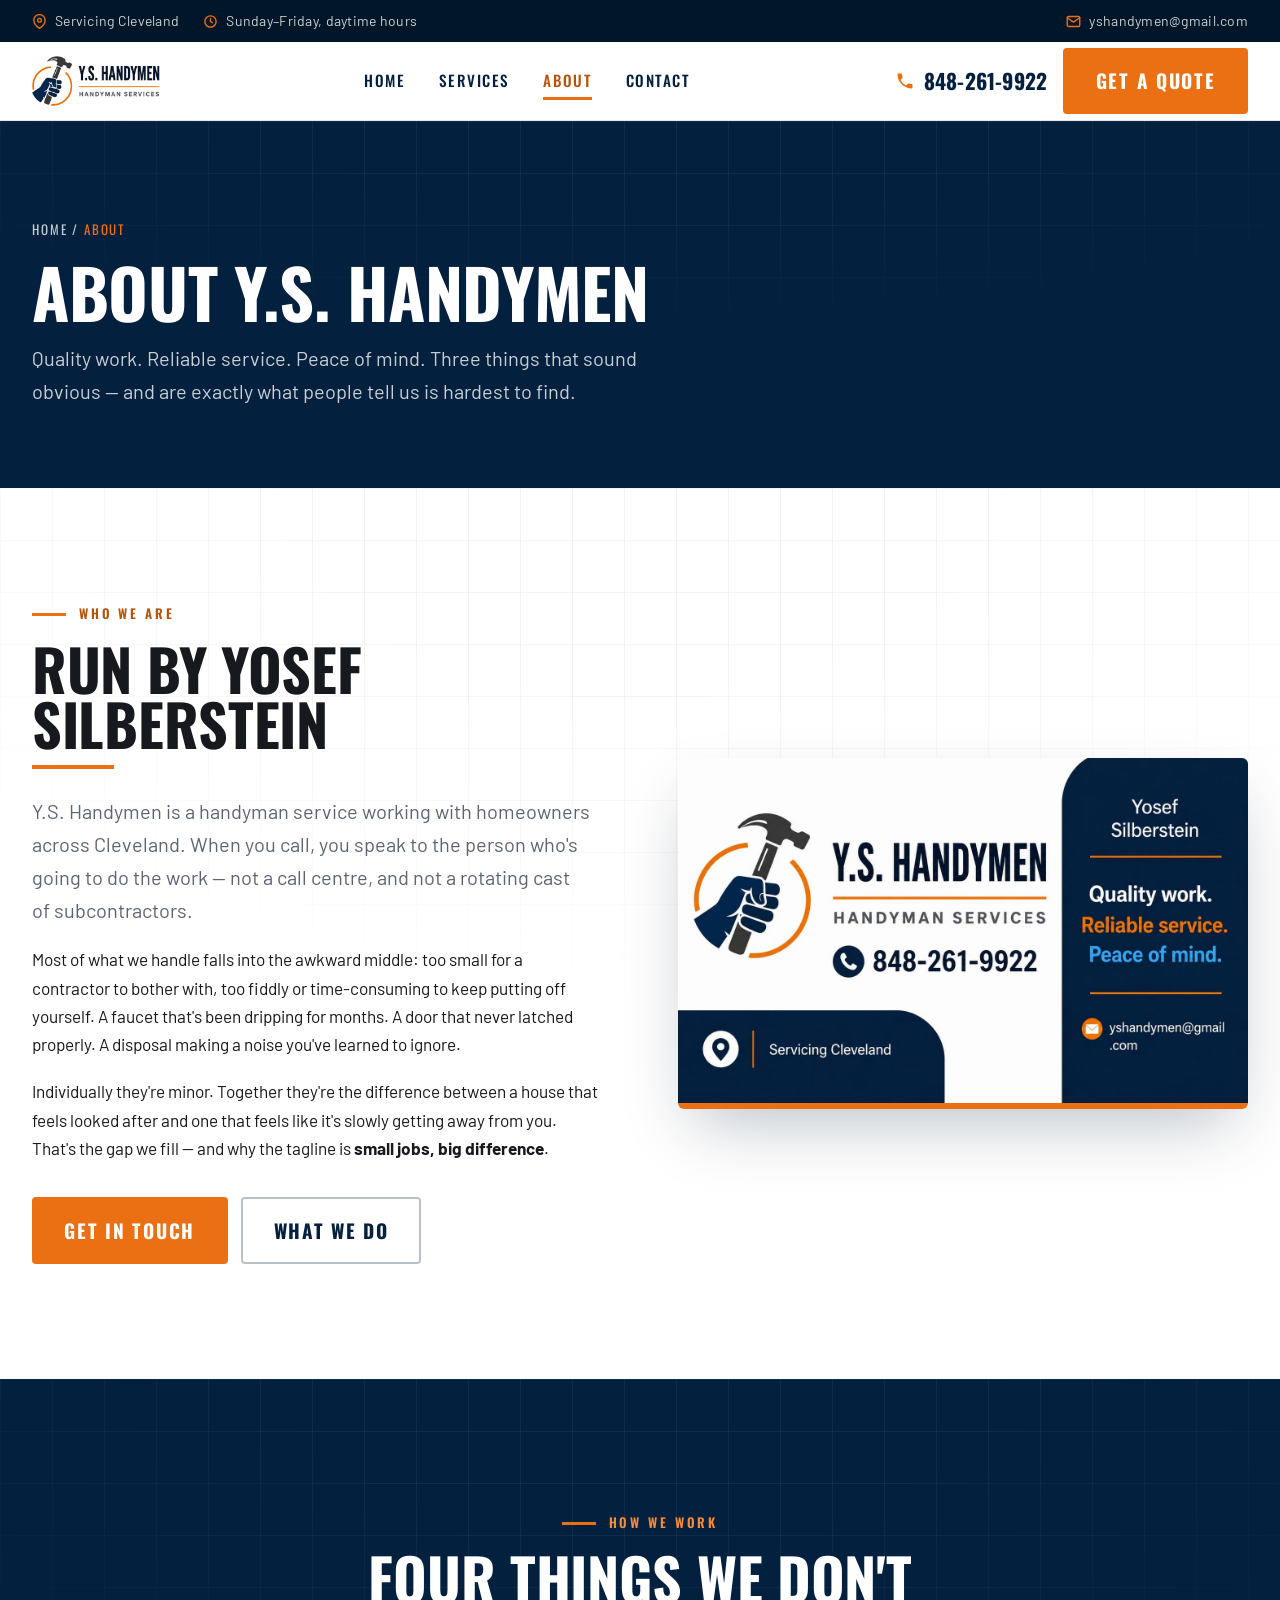
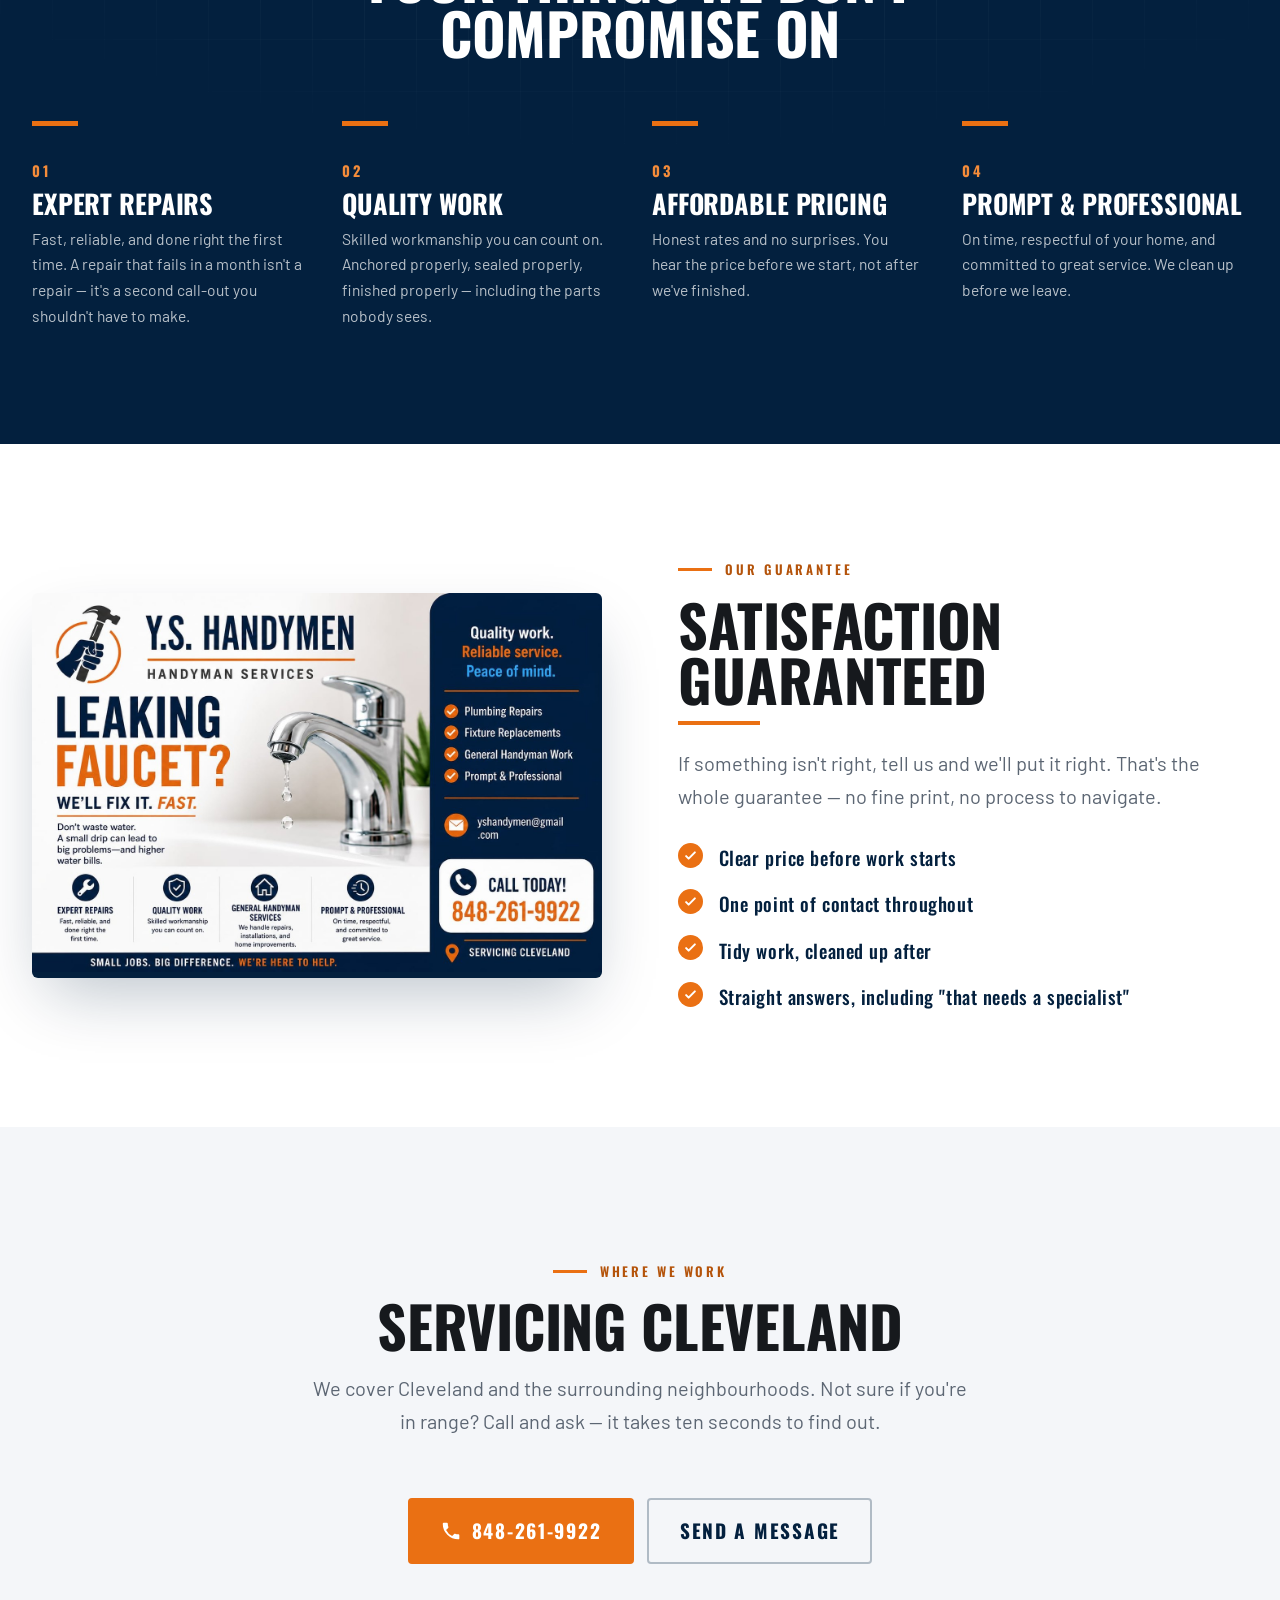
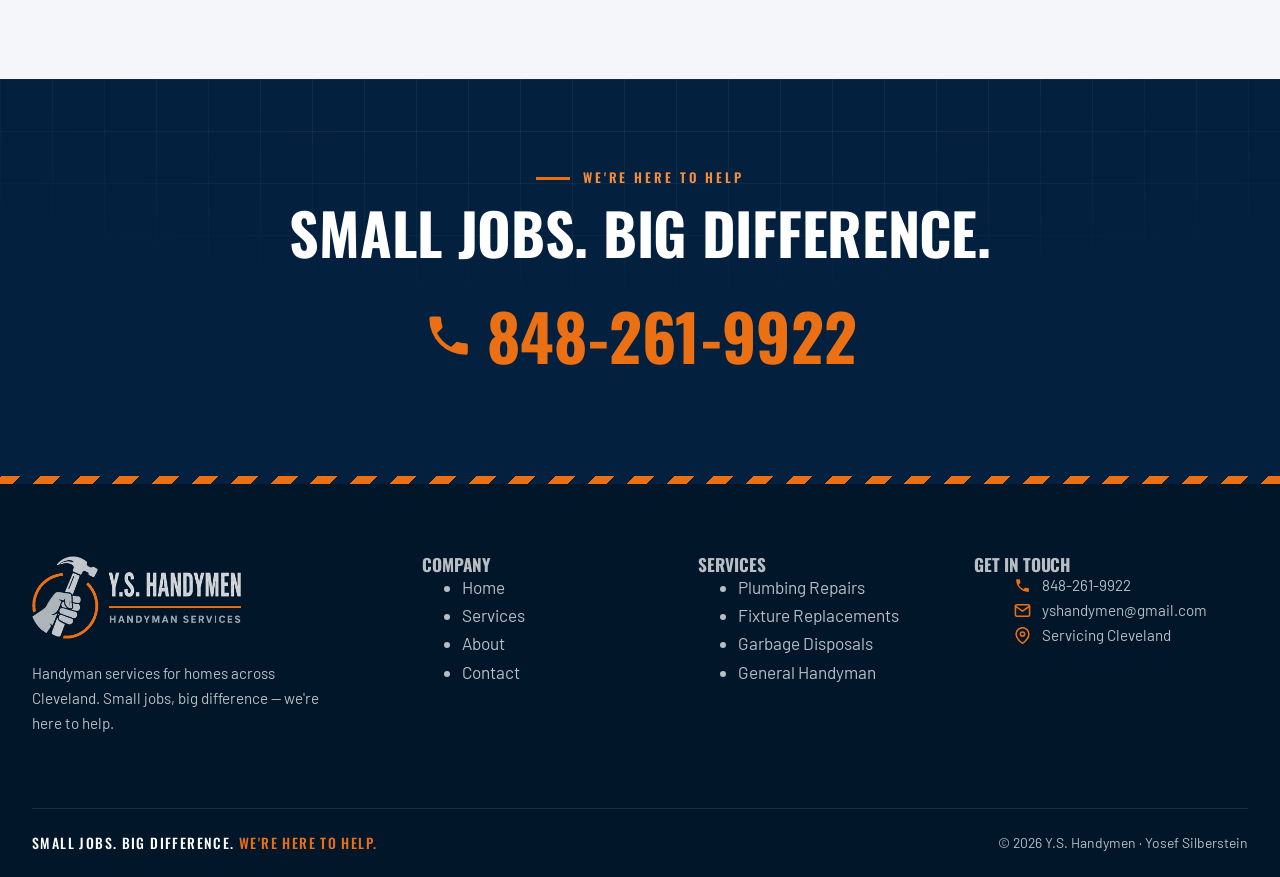
==== commit 16a69f92: "Fix contrast and overflow bugs, add SEO, rework services Three rendering bugs were shipping. The her" ====
--- a/about.html
+++ b/about.html
@@ -3,15 +3,287 @@
 <head>
 <meta charset="utf-8">
 <meta name="viewport" content="width=device-width, initial-scale=1">
-<title>About — Yosef Silberstein | Y.S. Handymen, Cleveland</title>
-<meta name="description" content="Y.S. Handymen is run by Yosef Silberstein, serving Cleveland homes with plumbing repairs, fixture replacements and general handyman work. Quality work, reliable service, peace of mind.">
+<title>About Y.S. Handymen | Local Handyman in Cleveland, OH</title>
+<meta name="description" content="Y.S. Handymen is run by Yosef Silberstein, serving Cleveland, OH and surrounding suburbs. Quality work, reliable service, peace of mind. Call 848-261-9922.">
+<meta name="keywords" content="handyman Cleveland, handyman near me, Cleveland handyman services, plumbing repair Cleveland, dryer vent cleaning Cleveland, vinyl flooring Cleveland, garbage disposal repair Cleveland, home repairs Cleveland OH">
+<meta name="author" content="Y.S. Handymen">
+<meta name="robots" content="index, follow, max-image-preview:large">
 <meta name="theme-color" content="#03203E">
+
+<meta name="geo.region" content="US-OH">
+<meta name="geo.placename" content="Cleveland, OH">
+<meta name="geo.position" content="41.4993;-81.6944">
+<meta name="ICBM" content="41.4993, -81.6944">
+
+<link rel="canonical" href="https://yshandyman.pages.dev/about.html">
 <link rel="icon" href="assets/favicon-64.png" sizes="64x64">
 <link rel="apple-touch-icon" href="assets/favicon.png">
+
+<meta property="og:type" content="website">
+<meta property="og:site_name" content="Y.S. Handymen">
+<meta property="og:locale" content="en_US">
+<meta property="og:url" content="https://yshandyman.pages.dev/about.html">
+<meta property="og:title" content="About Y.S. Handymen — Cleveland Handyman">
+<meta property="og:description" content="Y.S. Handymen is run by Yosef Silberstein, serving Cleveland, OH and surrounding suburbs. Quality work, reliable service, peace of mind. Call 848-261-9922.">
+<meta property="og:image" content="https://yshandyman.pages.dev/assets/logo.png">
+<meta name="twitter:card" content="summary_large_image">
+<meta name="twitter:title" content="About Y.S. Handymen — Cleveland Handyman">
+<meta name="twitter:description" content="Y.S. Handymen is run by Yosef Silberstein, serving Cleveland, OH and surrounding suburbs. Quality work, reliable service, peace of mind. Call 848-261-9922.">
+<meta name="twitter:image" content="https://yshandyman.pages.dev/assets/logo.png">
+
 <link rel="preconnect" href="https://fonts.googleapis.com">
 <link rel="preconnect" href="https://fonts.gstatic.com" crossorigin>
 <link href="https://fonts.googleapis.com/css2?family=Oswald:wght@400;500;600;700&family=Barlow:ital,wght@0,400;0,500;0,600;1,400&display=swap" rel="stylesheet">
 <link rel="stylesheet" href="css/styles.css">
+
+<script type="application/ld+json">
+{
+  "@context": "https://schema.org",
+  "@graph": [
+    {
+      "@type": [
+        "HomeAndConstructionBusiness",
+        "LocalBusiness"
+      ],
+      "@id": "https://yshandyman.pages.dev/#business",
+      "name": "Y.S. Handymen",
+      "alternateName": "YS Handymen",
+      "description": "Handyman services in Cleveland, OH. Plumbing repairs, fixture replacements, garbage disposals, vent cleaning, vinyl flooring and general home repairs.",
+      "url": "https://yshandyman.pages.dev/",
+      "telephone": "+1-848-261-9922",
+      "email": "yshandymen@gmail.com",
+      "image": "https://yshandyman.pages.dev/assets/logo.png",
+      "logo": "https://yshandyman.pages.dev/assets/logo.png",
+      "priceRange": "$$",
+      "slogan": "Quality work. Reliable service. Peace of mind.",
+      "founder": {
+        "@type": "Person",
+        "name": "Yosef Silberstein"
+      },
+      "address": {
+        "@type": "PostalAddress",
+        "addressLocality": "Cleveland",
+        "addressRegion": "OH",
+        "addressCountry": "US"
+      },
+      "geo": {
+        "@type": "GeoCoordinates",
+        "latitude": "41.4993",
+        "longitude": "-81.6944"
+      },
+      "areaServed": [
+        {
+          "@type": "City",
+          "name": "Cleveland"
+        },
+        {
+          "@type": "City",
+          "name": "Cleveland Heights"
+        },
+        {
+          "@type": "City",
+          "name": "University Heights"
+        },
+        {
+          "@type": "City",
+          "name": "Beachwood"
+        },
+        {
+          "@type": "City",
+          "name": "South Euclid"
+        },
+        {
+          "@type": "City",
+          "name": "Lyndhurst"
+        },
+        {
+          "@type": "City",
+          "name": "Shaker Heights"
+        },
+        {
+          "@type": "City",
+          "name": "Mayfield Heights"
+        },
+        {
+          "@type": "City",
+          "name": "Richmond Heights"
+        },
+        {
+          "@type": "City",
+          "name": "Pepper Pike"
+        }
+      ],
+      "knowsAbout": [
+        "Plumbing Repairs",
+        "Fixture Replacements",
+        "Garbage Disposal Repair",
+        "Mounting & Assembly",
+        "Vent Cleaning",
+        "Vinyl Flooring",
+        "General Handyman Work"
+      ],
+      "openingHoursSpecification": [
+        {
+          "@type": "OpeningHoursSpecification",
+          "dayOfWeek": [
+            "Sunday",
+            "Monday",
+            "Tuesday",
+            "Wednesday",
+            "Thursday",
+            "Friday"
+          ],
+          "opens": "08:00",
+          "closes": "17:00"
+        }
+      ],
+      "hasOfferCatalog": {
+        "@type": "OfferCatalog",
+        "name": "Handyman Services",
+        "itemListElement": [
+          {
+            "@type": "Offer",
+            "itemOffered": {
+              "@type": "Service",
+              "name": "Plumbing Repairs",
+              "description": "Leaking faucets, hose bibs, running toilets, clogged drains and supply-line leaks.",
+              "serviceType": "Plumbing Repairs",
+              "provider": {
+                "@id": "https://yshandyman.pages.dev/#business"
+              },
+              "areaServed": {
+                "@type": "City",
+                "name": "Cleveland"
+              }
+            }
+          },
+          {
+            "@type": "Offer",
+            "itemOffered": {
+              "@type": "Service",
+              "name": "Fixture Replacements",
+              "description": "Faucets, shower heads, toilets, sinks, light fixtures and ceiling fans.",
+              "serviceType": "Fixture Replacements",
+              "provider": {
+                "@id": "https://yshandyman.pages.dev/#business"
+              },
+              "areaServed": {
+                "@type": "City",
+                "name": "Cleveland"
+              }
+            }
+          },
+          {
+            "@type": "Offer",
+            "itemOffered": {
+              "@type": "Service",
+              "name": "Garbage Disposal Repair",
+              "description": "Jams, clogs, leaks, disposals not turning on, and full replacement.",
+              "serviceType": "Garbage Disposal Repair",
+              "provider": {
+                "@id": "https://yshandyman.pages.dev/#business"
+              },
+              "areaServed": {
+                "@type": "City",
+                "name": "Cleveland"
+              }
+            }
+          },
+          {
+            "@type": "Offer",
+            "itemOffered": {
+              "@type": "Service",
+              "name": "Mounting & Assembly",
+              "description": "TV wall mounting, shelving, mirrors, blinds and flat-pack furniture assembly.",
+              "serviceType": "Mounting & Assembly",
+              "provider": {
+                "@id": "https://yshandyman.pages.dev/#business"
+              },
+              "areaServed": {
+                "@type": "City",
+                "name": "Cleveland"
+              }
+            }
+          },
+          {
+            "@type": "Offer",
+            "itemOffered": {
+              "@type": "Service",
+              "name": "Vent Cleaning",
+              "description": "Dryer vent cleaning, lint blockage removal and bathroom exhaust fans.",
+              "serviceType": "Vent Cleaning",
+              "provider": {
+                "@id": "https://yshandyman.pages.dev/#business"
+              },
+              "areaServed": {
+                "@type": "City",
+                "name": "Cleveland"
+              }
+            }
+          },
+          {
+            "@type": "Offer",
+            "itemOffered": {
+              "@type": "Service",
+              "name": "Vinyl Flooring",
+              "description": "Small-room vinyl plank and tile, damaged plank replacement, trim and transitions.",
+              "serviceType": "Vinyl Flooring",
+              "provider": {
+                "@id": "https://yshandyman.pages.dev/#business"
+              },
+              "areaServed": {
+                "@type": "City",
+                "name": "Cleveland"
+              }
+            }
+          },
+          {
+            "@type": "Offer",
+            "itemOffered": {
+              "@type": "Service",
+              "name": "General Handyman Work",
+              "description": "Home repairs, installations, small improvements and seasonal maintenance.",
+              "serviceType": "General Handyman Work",
+              "provider": {
+                "@id": "https://yshandyman.pages.dev/#business"
+              },
+              "areaServed": {
+                "@type": "City",
+                "name": "Cleveland"
+              }
+            }
+          }
+        ]
+      }
+    },
+    {
+      "@type": "BreadcrumbList",
+      "itemListElement": [
+        {
+          "@type": "ListItem",
+          "position": 1,
+          "name": "Home",
+          "item": "https://yshandyman.pages.dev/"
+        },
+        {
+          "@type": "ListItem",
+          "position": 2,
+          "name": "About",
+          "item": "https://yshandyman.pages.dev/about.html"
+        }
+      ]
+    },
+    {
+      "@type": "AboutPage",
+      "@id": "https://yshandyman.pages.dev/about.html#page",
+      "url": "https://yshandyman.pages.dev/about.html",
+      "mainEntity": {
+        "@id": "https://yshandyman.pages.dev/#business"
+      }
+    }
+  ]
+}
+</script>
 </head>
 <body>
 
@@ -39,7 +311,7 @@
 <header class="site-header">
   <div class="shell nav">
     <a class="brand" href="index.html" aria-label="Y.S. Handymen — home">
-      <img src="assets/logo.png" alt="Y.S. Handymen — Handyman Services" width="1551" height="726">
+      <img src="assets/logo-compact.png" alt="Y.S. Handymen — Handyman Services" width="816" height="320">
     </a>
     <nav class="nav__links" aria-label="Main">
       <a class="nav__link" href="index.html">Home</a>
@@ -214,7 +486,7 @@
 <footer class="site-footer">
   <div class="shell footer__grid">
     <div>
-      <img class="footer__logo" src="assets/logo-white.png" alt="Y.S. Handymen" width="1551" height="726">
+      <img class="footer__logo" src="assets/logo-compact-white.png" alt="Y.S. Handymen" width="816" height="320">
       <p style="font-size:.95rem; max-width:34ch;">
         Handyman services for homes across Cleveland. Small jobs, big difference —
         we're here to help.
--- a/css/styles.css
+++ b/css/styles.css
@@ -14,6 +14,11 @@
   --orange-600:  #CE5F0A;
   --orange-400:  #F58C3A;
   --sky:         #2FA3EE;
+  /* Brand orange is only 3.08:1 on white — fine for fills, rules and icons, but it
+     fails WCAG AA as small text. --orange-ink is the accessible text-only variant
+     (5.0:1 on white, 4.7:1 on --paper-2). Never use it for large fills; never use
+     plain --orange for small text on a light background. */
+  --orange-ink:  #B4530A;
 
   /* Neutrals */
   --ink:         #16191D;
@@ -86,7 +91,7 @@
   font-size: .82rem;
   letter-spacing: .22em;
   text-transform: uppercase;
-  color: var(--orange);
+  color: var(--orange-ink);
   display: flex;
   align-items: center;
   gap: .8rem;
@@ -99,10 +104,21 @@
   flex: none;
 }
 .eyebrow--center { justify-content: center; }
-.on-navy .eyebrow { color: var(--orange-400); }
+
+/* ---- dark-surface overrides -------------------------------------------------
+   Every navy section must appear in these lists. Anything on navy that inherits a
+   light-background colour renders muddy or invisible — that is what put slate body
+   copy on the navy CTA band and navy text on the navy hero button. */
+.on-navy .eyebrow,
+.hero .eyebrow,
+.page-head .eyebrow,
+.cta-band .eyebrow { color: var(--orange-400); }
 
 .lead { font-size: clamp(1.08rem, 1.6vw, 1.25rem); color: var(--slate); }
-.on-navy .lead { color: rgba(255, 255, 255, .76); }
+.on-navy .lead,
+.hero .lead,
+.page-head .lead,
+.cta-band .lead { color: rgba(255, 255, 255, .78); }
 
 /* Orange underscore rule beneath headings — echoes the logo lockup */
 .rule-under { position: relative; padding-bottom: 1.1rem; }
@@ -163,12 +179,14 @@
   align-items: center;
   justify-content: center;
   gap: .6rem;
-  padding: 1.02rem 1.9rem;
+  padding: .95rem 1.9rem;
   background: var(--btn-bg);
   color: var(--btn-fg);
   font-family: var(--display);
-  font-weight: 600;
-  font-size: 1rem;
+  /* 19.2px @700 clears the WCAG large-text threshold, so white on brand orange
+     (3.08:1) passes AA without dulling the orange. Don't drop below this. */
+  font-weight: 700;
+  font-size: 1.2rem;
   letter-spacing: .09em;
   text-transform: uppercase;
   border: 2px solid var(--btn-bg);
@@ -203,8 +221,23 @@
   background: var(--navy); border-color: var(--navy);
   color: #fff; box-shadow: var(--shadow-md);
 }
-.on-navy .btn--ghost { --btn-fg: #fff; border-color: rgba(255, 255, 255, .4); }
-.on-navy .btn--ghost:hover { background: #fff; color: var(--navy); border-color: #fff; }
+/* Ghost buttons sitting on any dark surface must invert, or they render
+   navy-on-navy and vanish. Keep this selector list in sync with dark sections. */
+.on-navy .btn--ghost,
+.hero .btn--ghost,
+.page-head .btn--ghost,
+.cta-band .btn--ghost,
+.drawer .btn--ghost {
+  --btn-fg: #fff;
+  border-color: rgba(255, 255, 255, .4);
+}
+.on-navy .btn--ghost:hover,
+.hero .btn--ghost:hover,
+.page-head .btn--ghost:hover,
+.cta-band .btn--ghost:hover,
+.drawer .btn--ghost:hover {
+  background: #fff; color: var(--navy); border-color: #fff;
+}
 
 .btn-row { display: flex; flex-wrap: wrap; gap: .85rem; }
 .btn-row.center { justify-content: center; }
@@ -256,7 +289,7 @@
   transition: width .26s var(--ease);
 }
 .nav__link:hover::after, .nav__link[aria-current="page"]::after { width: 100%; }
-.nav__link[aria-current="page"] { color: var(--orange); }
+.nav__link[aria-current="page"] { color: var(--orange-ink); }
 
 .nav__cta { display: flex; align-items: center; gap: 1rem; flex: none; }
 .nav__phone {
@@ -268,7 +301,7 @@
   display: inline-flex; align-items: center; gap: .55rem;
   transition: color .18s;
 }
-.nav__phone:hover { color: var(--orange); }
+.nav__phone:hover { color: var(--orange-ink); }
 .nav__phone svg { width: 20px; height: 20px; color: var(--orange); }
 
 /* Burger */
@@ -309,7 +342,7 @@
   border-bottom: 1px solid rgba(255, 255, 255, .12);
 }
 .drawer a[aria-current="page"] { color: var(--orange-400); }
-.drawer .btn { margin-top: 1.75rem; }
+.drawer .btn { margin-top: 1.75rem; font-weight: 700; font-size: 1.2rem; }
 .scrim {
   position: fixed; inset: 0; z-index: 94;
   background: rgba(2, 22, 41, .6);
@@ -328,6 +361,16 @@
 }
 .hero h1 { color: #fff; }
 .hero h1 .accent { color: var(--orange); display: block; }
+/* Carries the target search phrase inside the H1 without stealing weight from the
+   brand line underneath it. */
+.hero__kicker {
+  display: block;
+  font-size: clamp(.95rem, 1.9vw, 1.35rem);
+  font-weight: 500;
+  letter-spacing: .14em;
+  color: var(--sky);
+  margin-bottom: .7rem;
+}
 .hero__sub {
   font-family: var(--display); font-weight: 500;
   font-size: clamp(1.15rem, 2.2vw, 1.6rem);
@@ -345,9 +388,15 @@
   font-size: clamp(1rem, 1.5vw, 1.2rem);
   letter-spacing: .03em; text-transform: none;
 }
-.triad span:nth-child(1) { color: #fff; }
-.triad span:nth-child(2) { color: var(--orange); }
-.triad span:nth-child(3) { color: var(--sky); }
+.triad span:nth-child(1) { color: var(--navy); }
+.triad span:nth-child(2) { color: var(--orange-ink); }
+.triad span:nth-child(3) { color: #16679E; }
+.on-navy .triad span:nth-child(1),
+.hero .triad span:nth-child(1) { color: #fff; }
+.on-navy .triad span:nth-child(2),
+.hero .triad span:nth-child(2) { color: var(--orange); }
+.on-navy .triad span:nth-child(3),
+.hero .triad span:nth-child(3) { color: var(--sky); }
 
 /* Hero media: logo mark plate + floating badge */
 .hero__media { position: relative; }
@@ -362,9 +411,11 @@
 .hero__plate img { width: 100%; }
 .hero__plate .plate-caption {
   margin-top: 1.5rem; padding-top: 1.25rem;
+  /* right padding keeps the caption clear of the overlapping guarantee badge */
+  padding-right: clamp(6rem, 12vw, 8.5rem);
   border-top: 1px solid var(--line);
   display: flex; align-items: center; justify-content: space-between;
-  gap: 1rem; flex-wrap: wrap;
+  gap: .4rem 1rem; flex-wrap: wrap;
 }
 .plate-caption .who {
   font-family: var(--display); font-weight: 600;
@@ -412,8 +463,9 @@
 .trust__item + .trust__item { border-left: 1px solid rgba(255, 255, 255, .3); }
 .trust__item svg { width: 26px; height: 26px; flex: none; }
 .trust__item b {
-  font-family: var(--display); font-weight: 600;
-  font-size: clamp(.95rem, 1.5vw, 1.15rem);
+  font-family: var(--display); font-weight: 700;
+  /* min 19.2px — see the note on .btn; white on orange needs large-text sizing */
+  font-size: clamp(1.2rem, 1.8vw, 1.35rem);
   letter-spacing: .07em; text-transform: uppercase;
 }
 
@@ -517,8 +569,9 @@
 }
 .step__n {
   font-family: var(--display); font-weight: 700; font-size: .9rem;
-  letter-spacing: .2em; color: var(--orange); display: block; margin-bottom: .55rem;
-}
+  letter-spacing: .2em; color: var(--orange-ink); display: block; margin-bottom: .55rem;
+}
+.on-navy .step__n { color: var(--orange-400); }
 .step h3 { margin-bottom: .55rem; }
 .on-navy .step h3 { color: #fff; }
 .step p { color: var(--slate); font-size: .975rem; }
@@ -541,6 +594,28 @@
 .value:hover .value__ico { background: var(--orange); }
 .value h3 { color: var(--navy); font-size: 1.15rem; margin-bottom: .5rem; }
 .value p { color: var(--slate); font-size: .95rem; }
+
+/* --------------------------------------------------------- areas served */
+.areas {
+  list-style: none; padding: 0;
+  display: flex; flex-wrap: wrap; justify-content: center; gap: .7rem;
+}
+.areas li {
+  font-family: var(--display); font-weight: 500;
+  font-size: clamp(.92rem, 1.4vw, 1.05rem);
+  letter-spacing: .08em; text-transform: uppercase;
+  color: var(--navy);
+  padding: .62rem 1.15rem;
+  background: var(--paper-2);
+  border: 1px solid var(--line);
+  border-radius: 999px;
+  transition: background-color .22s var(--ease), color .22s var(--ease),
+              border-color .22s var(--ease), transform .22s var(--ease);
+}
+.areas li:hover {
+  background: var(--navy); color: #fff; border-color: var(--navy);
+  transform: translateY(-2px);
+}
 
 /* --------------------------------------------------------- CTA band */
 .cta-band { position: relative; background: var(--navy); color: #fff; overflow: hidden; }
@@ -600,7 +675,7 @@
   font-family: var(--display); font-weight: 500; font-size: .84rem;
   letter-spacing: .12em; text-transform: uppercase; color: var(--navy);
 }
-.field label .req { color: var(--orange); }
+.field label .req { color: var(--orange-ink); }
 .field input, .field textarea, .field select {
   width: 100%; padding: .85rem 1rem;
   border: 1.5px solid var(--line); border-radius: var(--radius);
@@ -639,7 +714,7 @@
 .info:hover .info__ico { background: var(--orange); }
 .info h3 { font-size: 1rem; color: var(--navy); margin-bottom: .3rem; letter-spacing: .06em; }
 .info p, .info a { color: var(--slate); font-size: .97rem; }
-.info a:hover { color: var(--orange); }
+.info a:hover { color: var(--orange-ink); }
 
 /* --------------------------------------------------------- page banner */
 .page-head { background: var(--navy); color: #fff; position: relative; overflow: hidden; }
@@ -704,8 +779,9 @@
 }
 .callbar a {
   flex: 1; display: flex; align-items: center; justify-content: center; gap: .55rem;
-  padding: 1rem .6rem; color: #fff;
-  font-family: var(--display); font-weight: 600; font-size: .95rem;
+  padding: .95rem .6rem; color: #fff;
+  /* 19.2px @700 — white on orange, same large-text rule as .btn */
+  font-family: var(--display); font-weight: 700; font-size: 1.2rem;
   letter-spacing: .09em; text-transform: uppercase;
 }
 .callbar a + a { border-left: 1px solid rgba(255, 255, 255, .16); }
@@ -739,7 +815,9 @@
   .nav__links, .nav__phone { display: none; }
   .burger { display: block; }
   .hero__in { grid-template-columns: 1fr; }
-  .hero__media { max-width: 520px; margin-inline: auto; order: -1; }
+  /* Keep DOM order on narrow screens: headline and call button first, brand plate
+     after. Hoisting the plate pushed the actual pitch below the fold. */
+  .hero__media { max-width: 520px; margin-inline: auto; margin-top: 2.75rem; }
   .split { grid-template-columns: 1fr; }
   .split .figure-frame { max-width: 560px; margin-inline: auto; }
 }
@@ -755,8 +833,15 @@
   body { padding-bottom: 62px; }
   .badge-guarantee { right: -6px; bottom: -18px; }
 }
+@media (max-width: 620px) {
+  /* Below this the burger alone carries the nav — the header CTA plus burger
+     overflows the viewport, and the sticky call bar already covers the CTA. */
+  .nav__cta > .btn { display: none; }
+}
 @media (max-width: 420px) {
-  .btn { width: 100%; }
+  /* Scoped to stacked rows only: a blanket `.btn { width:100% }` also hits the
+     header and blows out the nav. */
+  .btn-row .btn, .drawer .btn, form .btn { width: 100%; }
 }
 
 /* --------------------------------------------------------- print */
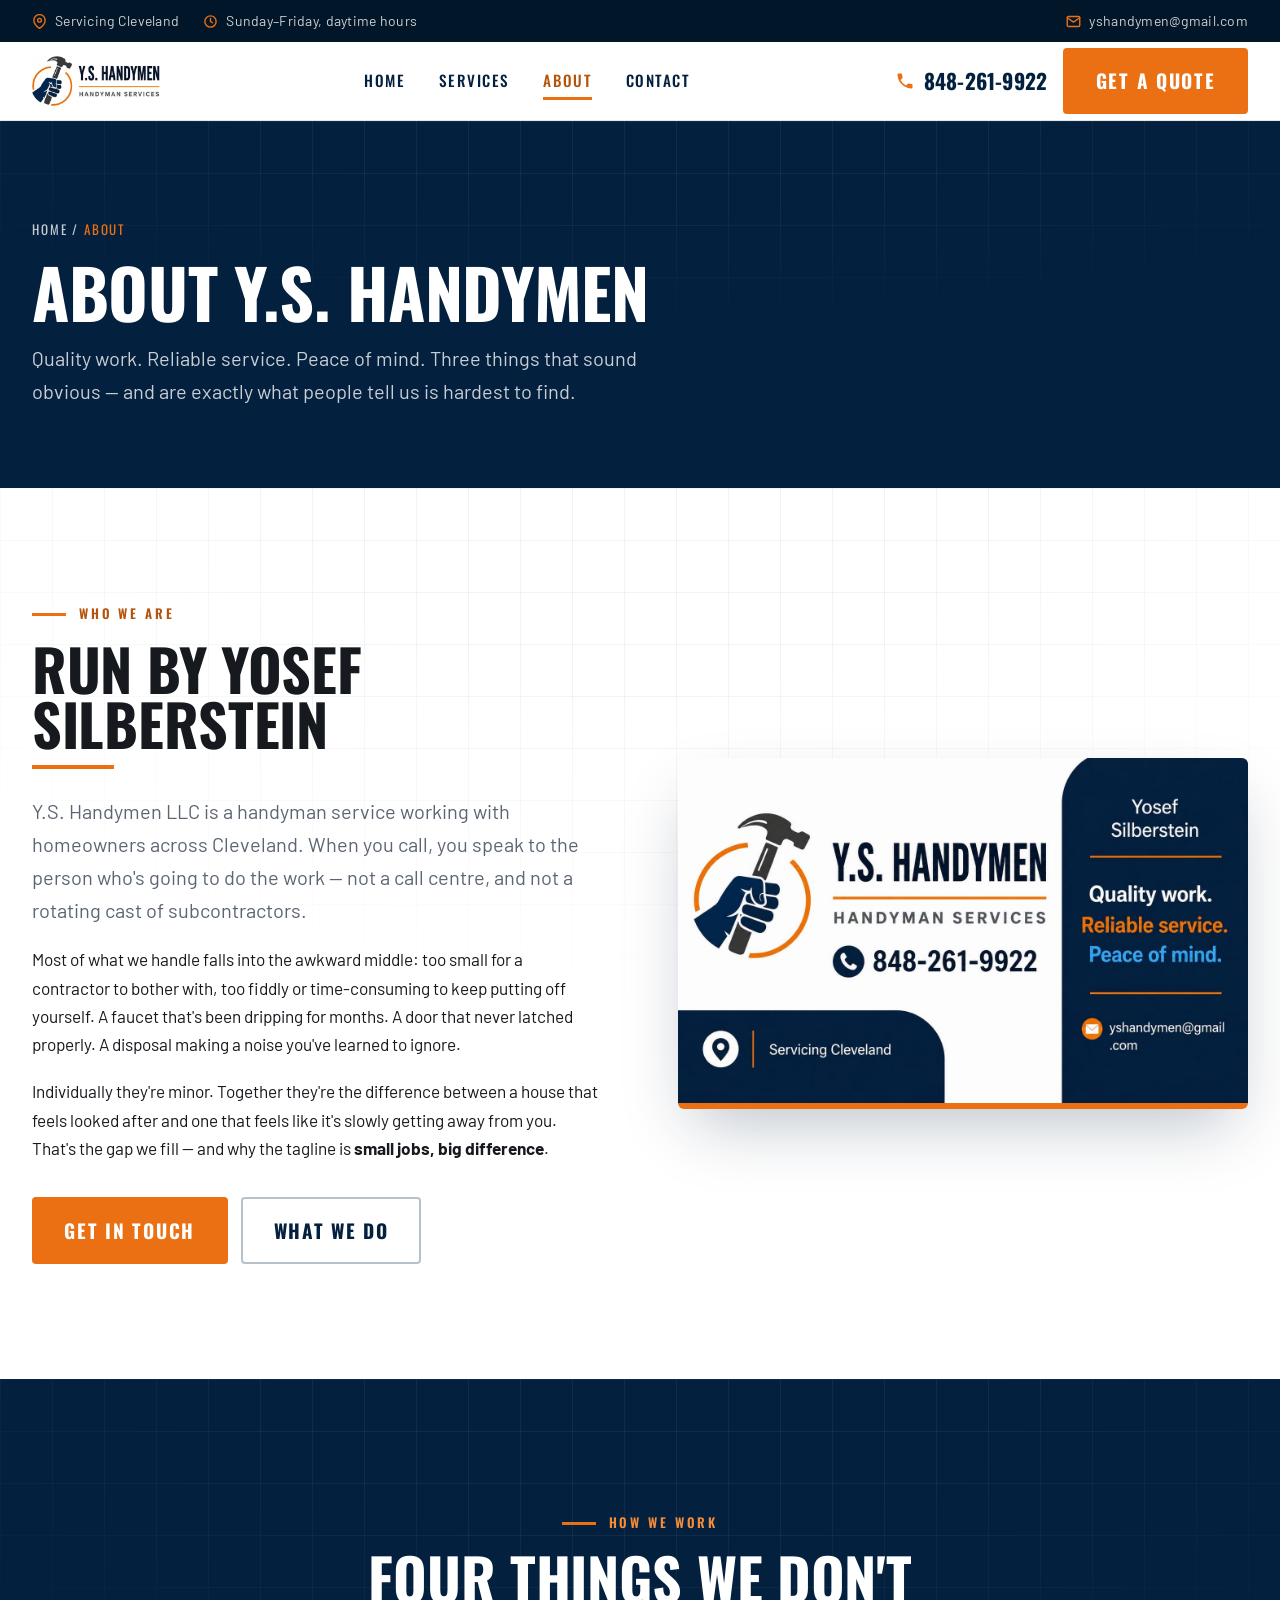
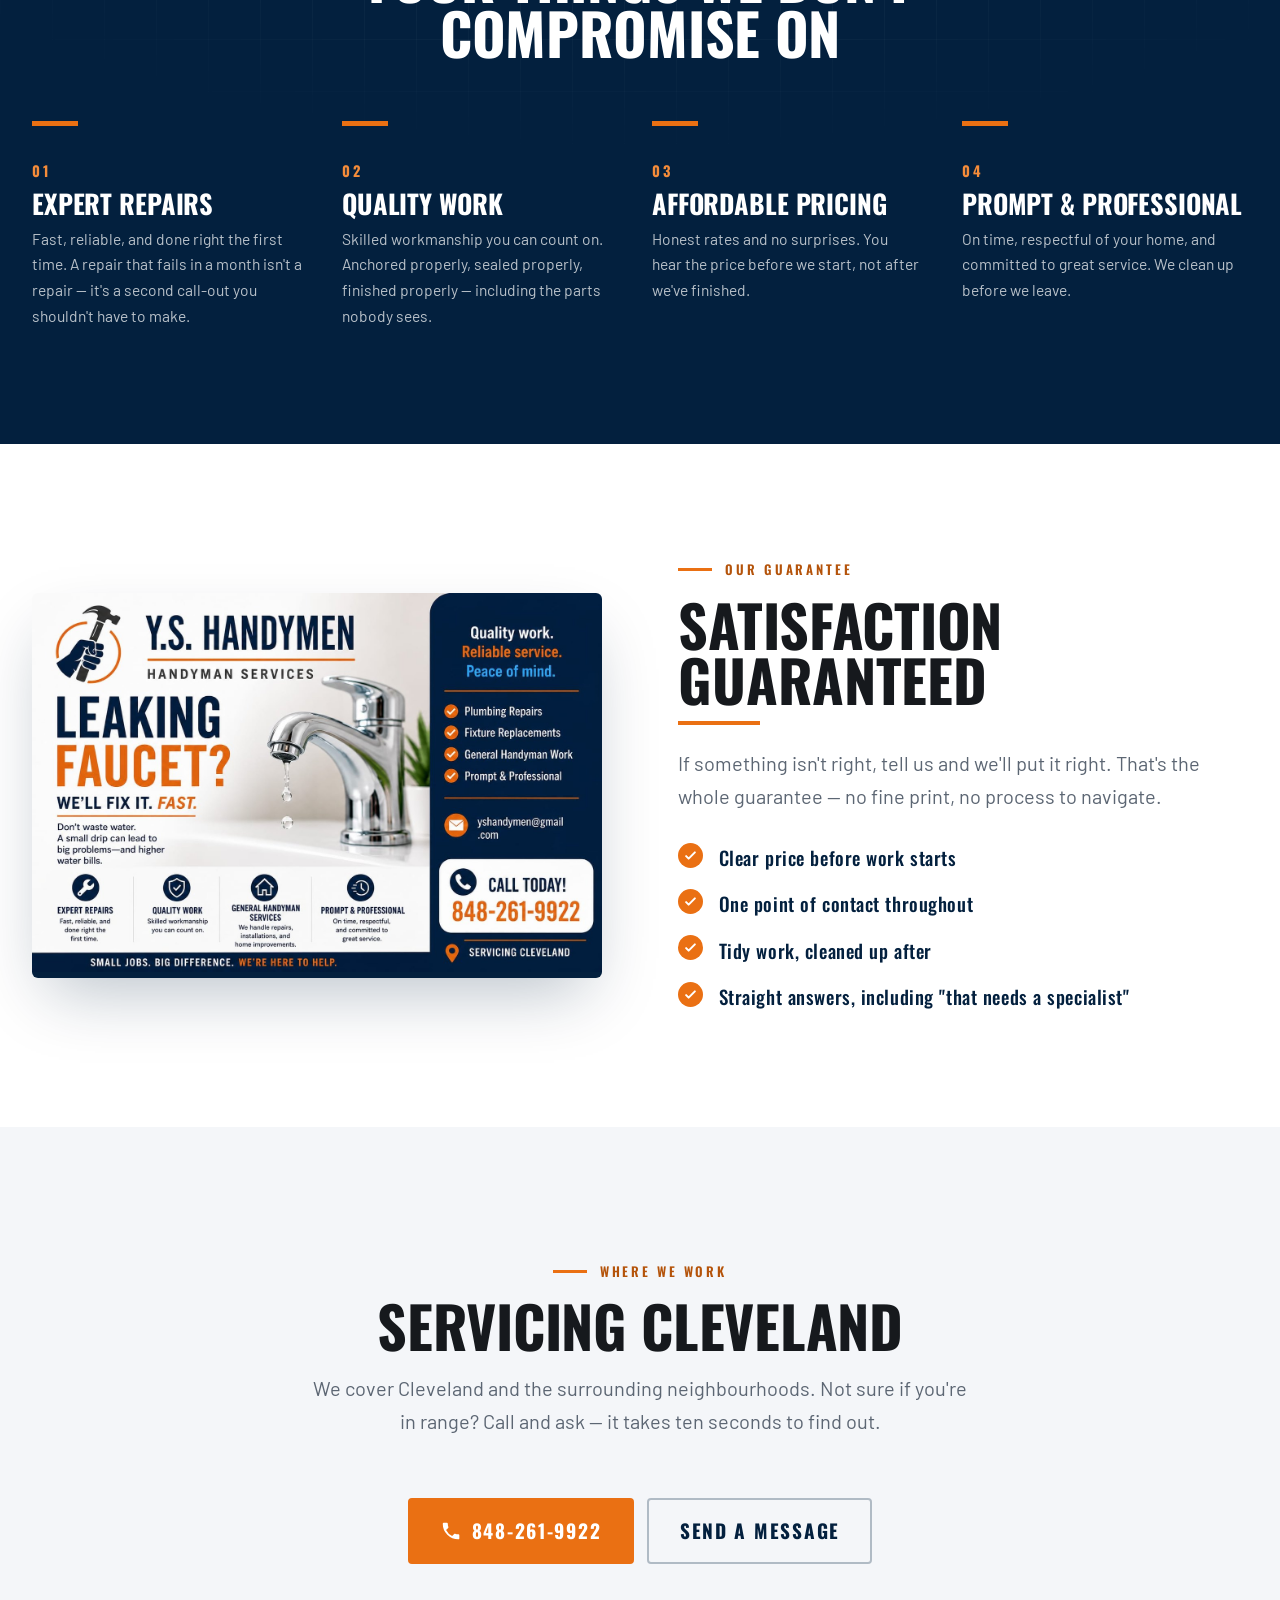
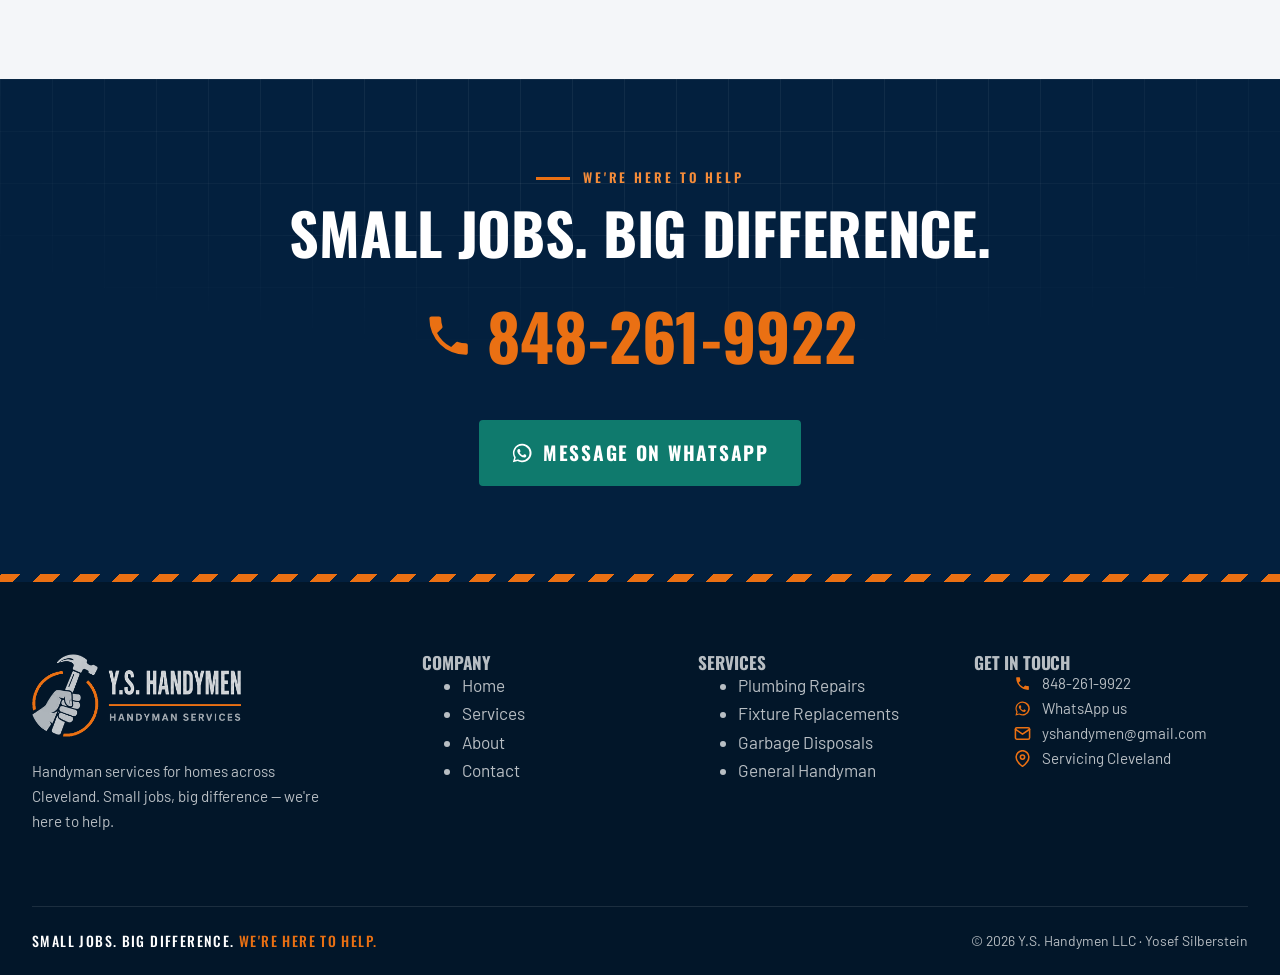
==== commit db174799: "Add LLC to the name, WhatsApp click-to-chat, and a real OG preview card The business name now reads " ====
--- a/about.html
+++ b/about.html
@@ -3,10 +3,10 @@
 <head>
 <meta charset="utf-8">
 <meta name="viewport" content="width=device-width, initial-scale=1">
-<title>About Y.S. Handymen | Local Handyman in Cleveland, OH</title>
+<title>About Y.S. Handymen LLC | Local Handyman in Cleveland, OH</title>
 <meta name="description" content="Y.S. Handymen is run by Yosef Silberstein, serving Cleveland, OH and surrounding suburbs. Quality work, reliable service, peace of mind. Call 848-261-9922.">
 <meta name="keywords" content="handyman Cleveland, handyman near me, Cleveland handyman services, plumbing repair Cleveland, dryer vent cleaning Cleveland, vinyl flooring Cleveland, garbage disposal repair Cleveland, home repairs Cleveland OH">
-<meta name="author" content="Y.S. Handymen">
+<meta name="author" content="Y.S. Handymen LLC">
 <meta name="robots" content="index, follow, max-image-preview:large">
 <meta name="theme-color" content="#03203E">
 
@@ -20,16 +20,21 @@
 <link rel="apple-touch-icon" href="assets/favicon.png">
 
 <meta property="og:type" content="website">
-<meta property="og:site_name" content="Y.S. Handymen">
+<meta property="og:site_name" content="Y.S. Handymen LLC">
 <meta property="og:locale" content="en_US">
 <meta property="og:url" content="https://yshandyman.pages.dev/about.html">
-<meta property="og:title" content="About Y.S. Handymen — Cleveland Handyman">
+<meta property="og:title" content="About Y.S. Handymen LLC — Cleveland Handyman">
 <meta property="og:description" content="Y.S. Handymen is run by Yosef Silberstein, serving Cleveland, OH and surrounding suburbs. Quality work, reliable service, peace of mind. Call 848-261-9922.">
-<meta property="og:image" content="https://yshandyman.pages.dev/assets/logo.png">
+<meta property="og:image" content="https://yshandyman.pages.dev/assets/og-image.jpg">
+<meta property="og:image:width" content="1200">
+<meta property="og:image:height" content="630">
+<meta property="og:image:type" content="image/jpeg">
+<meta property="og:image:alt" content="Y.S. Handymen LLC — handyman in Cleveland, OH. Small jobs, big difference. Call 848-261-9922.">
 <meta name="twitter:card" content="summary_large_image">
-<meta name="twitter:title" content="About Y.S. Handymen — Cleveland Handyman">
+<meta name="twitter:title" content="About Y.S. Handymen LLC — Cleveland Handyman">
 <meta name="twitter:description" content="Y.S. Handymen is run by Yosef Silberstein, serving Cleveland, OH and surrounding suburbs. Quality work, reliable service, peace of mind. Call 848-261-9922.">
-<meta name="twitter:image" content="https://yshandyman.pages.dev/assets/logo.png">
+<meta name="twitter:image" content="https://yshandyman.pages.dev/assets/og-image.jpg">
+<meta name="twitter:image:alt" content="Y.S. Handymen LLC — handyman in Cleveland, OH.">
 
 <link rel="preconnect" href="https://fonts.googleapis.com">
 <link rel="preconnect" href="https://fonts.gstatic.com" crossorigin>
@@ -46,8 +51,25 @@
         "LocalBusiness"
       ],
       "@id": "https://yshandyman.pages.dev/#business",
-      "name": "Y.S. Handymen",
-      "alternateName": "YS Handymen",
+      "name": "Y.S. Handymen LLC",
+      "legalName": "Y.S. Handymen LLC",
+      "alternateName": [
+        "Y.S. Handymen",
+        "YS Handymen"
+      ],
+      "sameAs": [
+        "https://wa.me/18482619922"
+      ],
+      "contactPoint": [
+        {
+          "@type": "ContactPoint",
+          "contactType": "customer service",
+          "telephone": "+1-848-261-9922",
+          "email": "yshandymen@gmail.com",
+          "availableLanguage": "English",
+          "areaServed": "US"
+        }
+      ],
       "description": "Handyman services in Cleveland, OH. Plumbing repairs, fixture replacements, garbage disposals, vent cleaning, vinyl flooring and general home repairs.",
       "url": "https://yshandyman.pages.dev/",
       "telephone": "+1-848-261-9922",
@@ -362,7 +384,7 @@
       <h2 class="rule-under" style="margin-top:1rem;">Run by Yosef Silberstein</h2>
       <div class="stack" style="margin-top:1.6rem;">
         <p class="lead">
-          Y.S. Handymen is a handyman service working with homeowners across Cleveland.
+          Y.S. Handymen LLC is a handyman service working with homeowners across Cleveland.
           When you call, you speak to the person who's going to do the work — not a
           call centre, and not a rotating cast of subcontractors.
         </p>
@@ -476,6 +498,12 @@
       <svg viewBox="0 0 24 24" fill="currentColor"><path d="M6.6 10.8a15.1 15.1 0 0 0 6.6 6.6l2.2-2.2c.3-.3.7-.4 1-.2 1.2.4 2.4.6 3.6.6.6 0 1 .4 1 1V20c0 .6-.4 1-1 1A17 17 0 0 1 3 4c0-.6.4-1 1-1h3.5c.6 0 1 .4 1 1 0 1.3.2 2.5.6 3.6.1.4 0 .8-.2 1l-2.3 2.2Z"/></svg>
       848-261-9922
     </a>
+    <div class="btn-row center reveal d2" style="margin-top:2rem;">
+        <a class="btn btn--wa" href="https://wa.me/18482619922?text=Hi%20Y.S.%20Handymen%2C%20I%27d%20like%20a%20quote%20for%20a%20job.">
+          <svg viewBox="0 0 24 24" fill="currentColor"><path d="M12 2a10 10 0 0 0-8.6 15L2 22l5.2-1.4A10 10 0 1 0 12 2Zm0 18.2a8.2 8.2 0 0 1-4.2-1.1l-.3-.2-3.1.8.8-3-.2-.3A8.2 8.2 0 1 1 12 20.2Zm4.5-6.1c-.2-.1-1.5-.7-1.7-.8s-.4-.1-.6.1-.6.8-.8 1-.3.2-.5.1a6.7 6.7 0 0 1-2-1.2 7.4 7.4 0 0 1-1.4-1.7c-.1-.3 0-.4.1-.5l.4-.5.3-.4v-.4l-.8-1.9c-.2-.5-.4-.4-.6-.4h-.5a1 1 0 0 0-.7.3 2.8 2.8 0 0 0-.9 2.1 4.9 4.9 0 0 0 1 2.6 11 11 0 0 0 4.2 3.7 8 8 0 0 0 1.4.5 3.4 3.4 0 0 0 1.5.1 2.5 2.5 0 0 0 1.6-1.1 2 2 0 0 0 .1-1.1c0-.1-.2-.2-.4-.3Z"/></svg>
+          Message on WhatsApp
+        </a>
+    </div>
   </div>
 </section>
 
@@ -516,6 +544,10 @@
         <li>
           <svg viewBox="0 0 24 24" fill="currentColor"><path d="M6.6 10.8a15.1 15.1 0 0 0 6.6 6.6l2.2-2.2c.3-.3.7-.4 1-.2 1.2.4 2.4.6 3.6.6.6 0 1 .4 1 1V20c0 .6-.4 1-1 1A17 17 0 0 1 3 4c0-.6.4-1 1-1h3.5c.6 0 1 .4 1 1 0 1.3.2 2.5.6 3.6.1.4 0 .8-.2 1l-2.3 2.2Z"/></svg>
           <a href="tel:+18482619922">848-261-9922</a>
+        </li>
+        <li>
+          <svg viewBox="0 0 24 24" fill="currentColor"><path d="M12 2a10 10 0 0 0-8.6 15L2 22l5.2-1.4A10 10 0 1 0 12 2Zm0 18.2a8.2 8.2 0 0 1-4.2-1.1l-.3-.2-3.1.8.8-3-.2-.3A8.2 8.2 0 1 1 12 20.2Zm4.5-6.1c-.2-.1-1.5-.7-1.7-.8s-.4-.1-.6.1-.6.8-.8 1-.3.2-.5.1a6.7 6.7 0 0 1-2-1.2 7.4 7.4 0 0 1-1.4-1.7c-.1-.3 0-.4.1-.5l.4-.5.3-.4v-.4l-.8-1.9c-.2-.5-.4-.4-.6-.4h-.5a1 1 0 0 0-.7.3 2.8 2.8 0 0 0-.9 2.1 4.9 4.9 0 0 0 1 2.6 11 11 0 0 0 4.2 3.7 8 8 0 0 0 1.4.5 3.4 3.4 0 0 0 1.5.1 2.5 2.5 0 0 0 1.6-1.1 2 2 0 0 0 .1-1.1c0-.1-.2-.2-.4-.3Z"/></svg>
+          <a href="https://wa.me/18482619922?text=Hi%20Y.S.%20Handymen%2C%20I%27d%20like%20a%20quote%20for%20a%20job.">WhatsApp us</a>
         </li>
         <li>
           <svg viewBox="0 0 24 24" fill="none" stroke="currentColor" stroke-width="2.2" stroke-linecap="round" stroke-linejoin="round"><rect x="2" y="4" width="20" height="16" rx="2"/><path d="m22 6-10 7L2 6"/></svg>
@@ -530,14 +562,18 @@
   </div>
   <div class="shell footer__bar">
     <span class="slogan">Small Jobs. Big Difference. <em>We're Here to Help.</em></span>
-    <span>&copy; <span data-year>2026</span> Y.S. Handymen · Yosef Silberstein</span>
+    <span>&copy; <span data-year>2026</span> Y.S. Handymen LLC · Yosef Silberstein</span>
   </div>
 </footer>
 
 <div class="callbar">
   <a class="primary" href="tel:+18482619922">
     <svg viewBox="0 0 24 24" fill="currentColor"><path d="M6.6 10.8a15.1 15.1 0 0 0 6.6 6.6l2.2-2.2c.3-.3.7-.4 1-.2 1.2.4 2.4.6 3.6.6.6 0 1 .4 1 1V20c0 .6-.4 1-1 1A17 17 0 0 1 3 4c0-.6.4-1 1-1h3.5c.6 0 1 .4 1 1 0 1.3.2 2.5.6 3.6.1.4 0 .8-.2 1l-2.3 2.2Z"/></svg>
-    Call Now
+    Call
+  </a>
+  <a class="wa" href="https://wa.me/18482619922?text=Hi%20Y.S.%20Handymen%2C%20I%27d%20like%20a%20quote%20for%20a%20job.">
+    <svg viewBox="0 0 24 24" fill="currentColor"><path d="M12 2a10 10 0 0 0-8.6 15L2 22l5.2-1.4A10 10 0 1 0 12 2Zm0 18.2a8.2 8.2 0 0 1-4.2-1.1l-.3-.2-3.1.8.8-3-.2-.3A8.2 8.2 0 1 1 12 20.2Zm4.5-6.1c-.2-.1-1.5-.7-1.7-.8s-.4-.1-.6.1-.6.8-.8 1-.3.2-.5.1a6.7 6.7 0 0 1-2-1.2 7.4 7.4 0 0 1-1.4-1.7c-.1-.3 0-.4.1-.5l.4-.5.3-.4v-.4l-.8-1.9c-.2-.5-.4-.4-.6-.4h-.5a1 1 0 0 0-.7.3 2.8 2.8 0 0 0-.9 2.1 4.9 4.9 0 0 0 1 2.6 11 11 0 0 0 4.2 3.7 8 8 0 0 0 1.4.5 3.4 3.4 0 0 0 1.5.1 2.5 2.5 0 0 0 1.6-1.1 2 2 0 0 0 .1-1.1c0-.1-.2-.2-.4-.3Z"/></svg>
+    WhatsApp
   </a>
   <a href="mailto:yshandymen@gmail.com">
     <svg viewBox="0 0 24 24" fill="none" stroke="currentColor" stroke-width="2.2" stroke-linecap="round" stroke-linejoin="round"><rect x="2" y="4" width="20" height="16" rx="2"/><path d="m22 6-10 7L2 6"/></svg>
--- a/css/styles.css
+++ b/css/styles.css
@@ -239,6 +239,13 @@
   background: #fff; color: var(--navy); border-color: #fff;
 }
 
+/* WhatsApp click-to-message. WhatsApp's bright #25D366 gives white text only
+   1.8:1, and their darker #128C7E still fails once the call-bar label shrinks on
+   narrow phones. This teal clears 5.2:1 against white at ANY size, so the button
+   stays legible regardless of how it is scaled — still reads as WhatsApp. */
+.btn--wa { --btn-bg: #0F7A6D; --btn-fg: #fff; }
+.btn--wa:hover { box-shadow: 0 10px 24px -8px rgba(15, 122, 109, .65); }
+
 .btn-row { display: flex; flex-wrap: wrap; gap: .85rem; }
 .btn-row.center { justify-content: center; }
 
@@ -786,7 +793,19 @@
 }
 .callbar a + a { border-left: 1px solid rgba(255, 255, 255, .16); }
 .callbar a.primary { background: var(--orange); }
+.callbar a.wa { background: #0F7A6D; }
 .callbar svg { width: 18px; height: 18px; }
+/* Three buttons don't fit at 19.2px on narrow phones. Only the orange one is
+   contrast-bound by its size — the navy/green ones are ~16:1 and 5:1 on white,
+   so they can shrink safely. */
+@media (max-width: 440px) {
+  .callbar a { letter-spacing: .04em; padding-inline: .35rem; }
+  .callbar a:not(.primary) { font-size: 1rem; }
+  .callbar a:not(.primary) svg { width: 16px; height: 16px; }
+}
+@media (max-width: 340px) {
+  .callbar a svg { display: none; }
+}
 
 /* --------------------------------------------------------- reveal anim */
 .reveal { opacity: 0; transform: translateY(26px); transition: opacity .7s var(--ease), transform .7s var(--ease); }
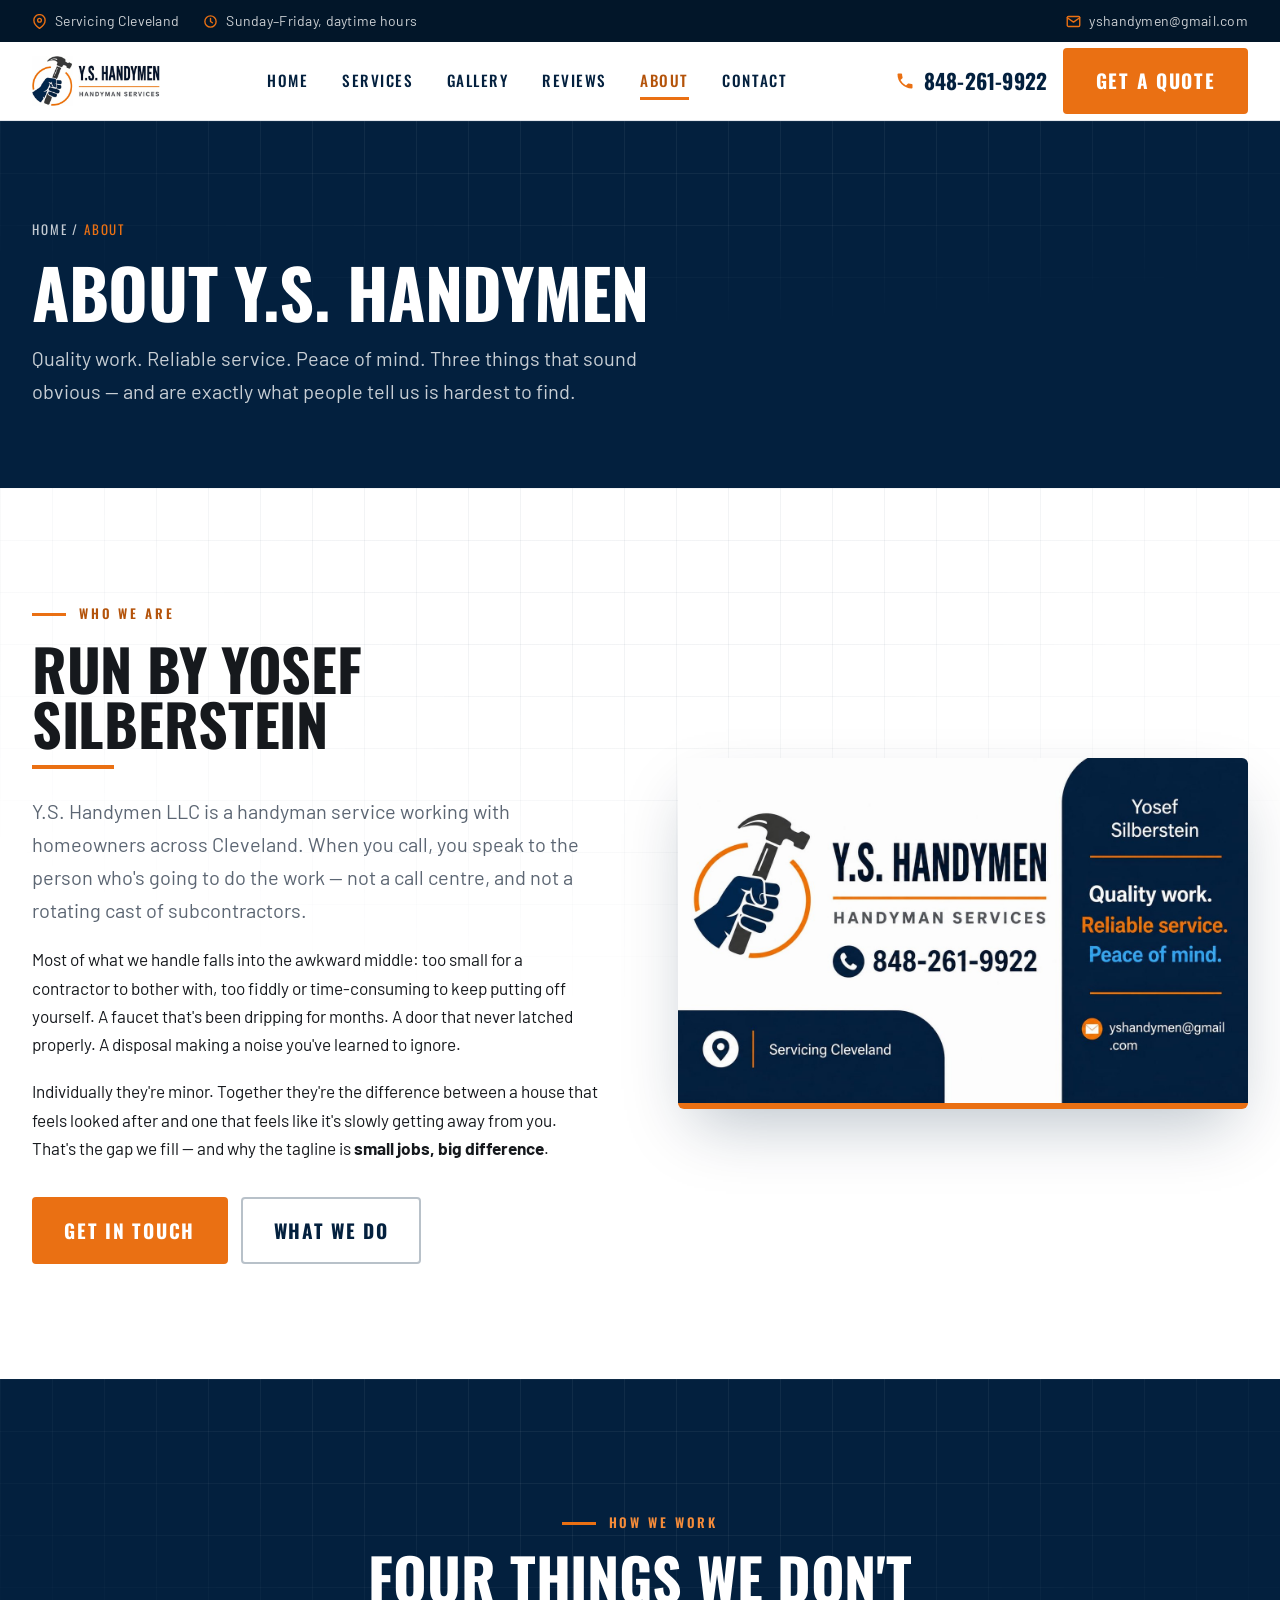
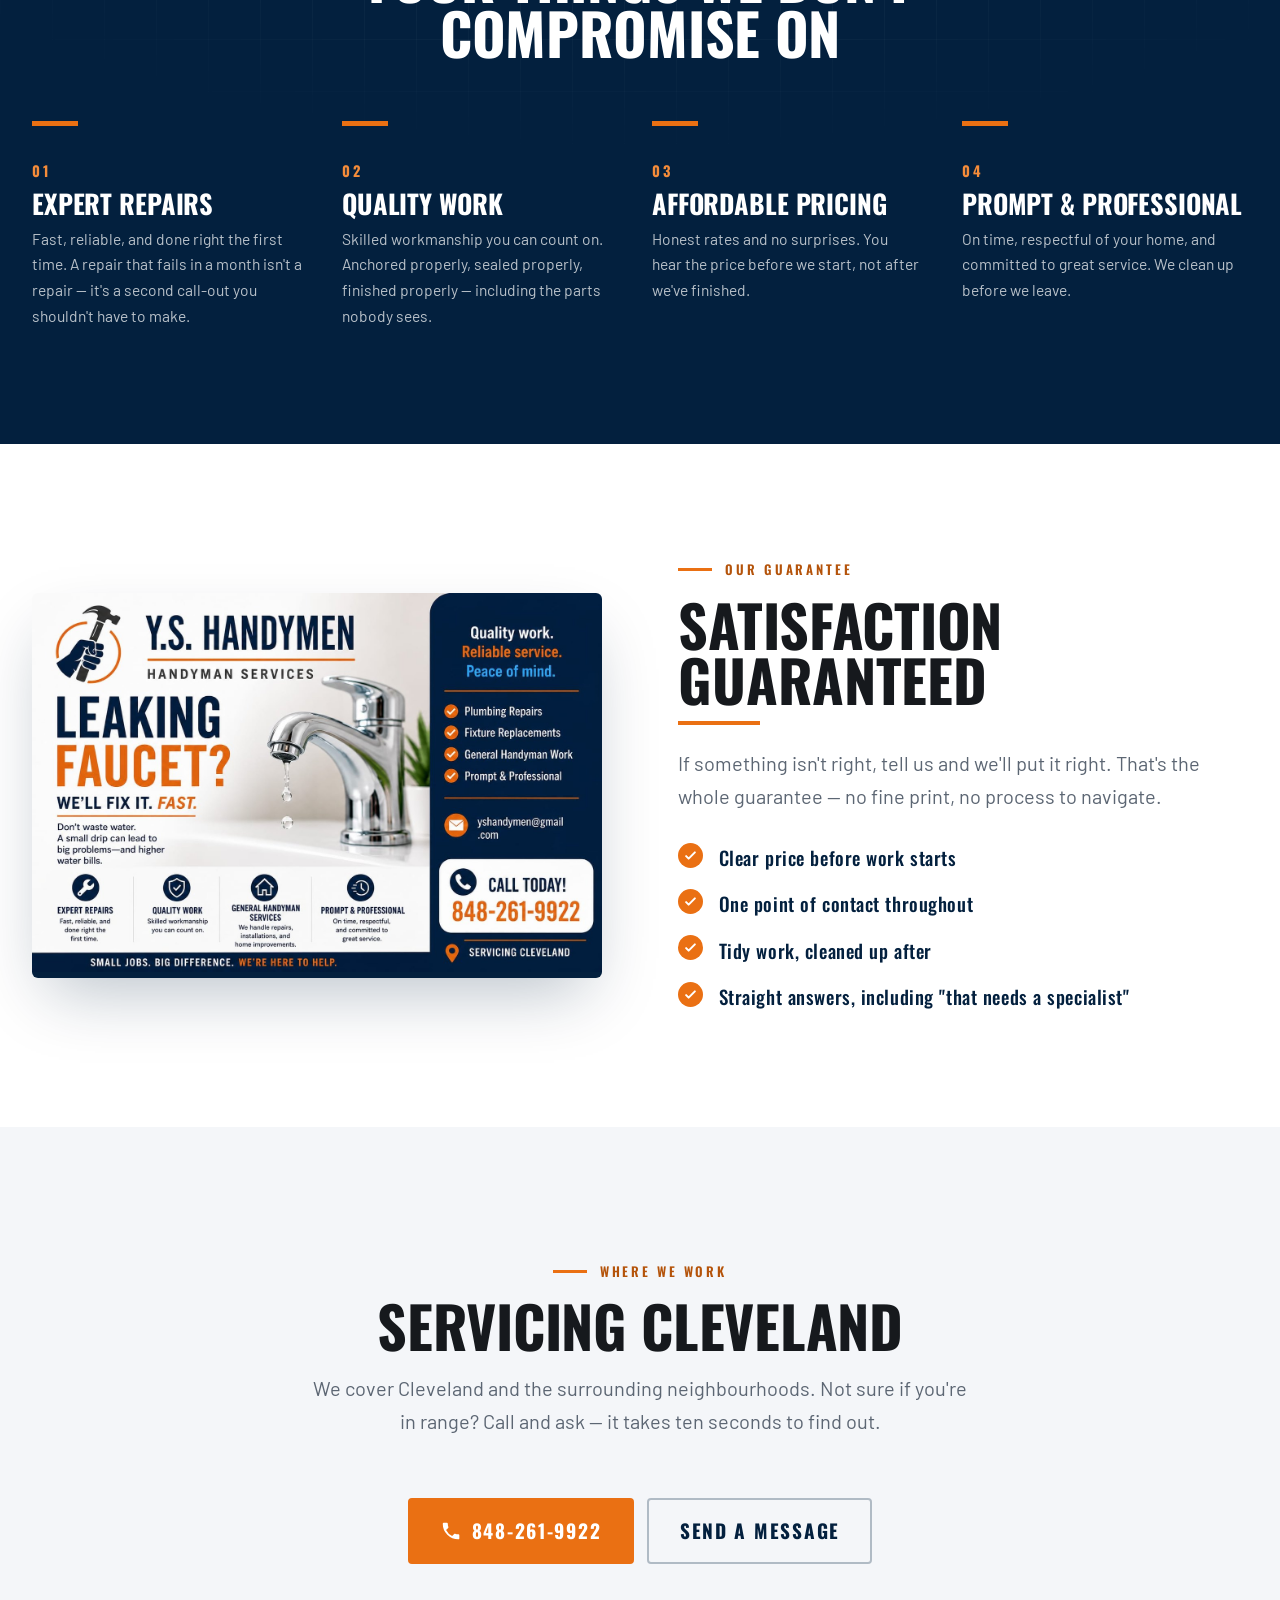
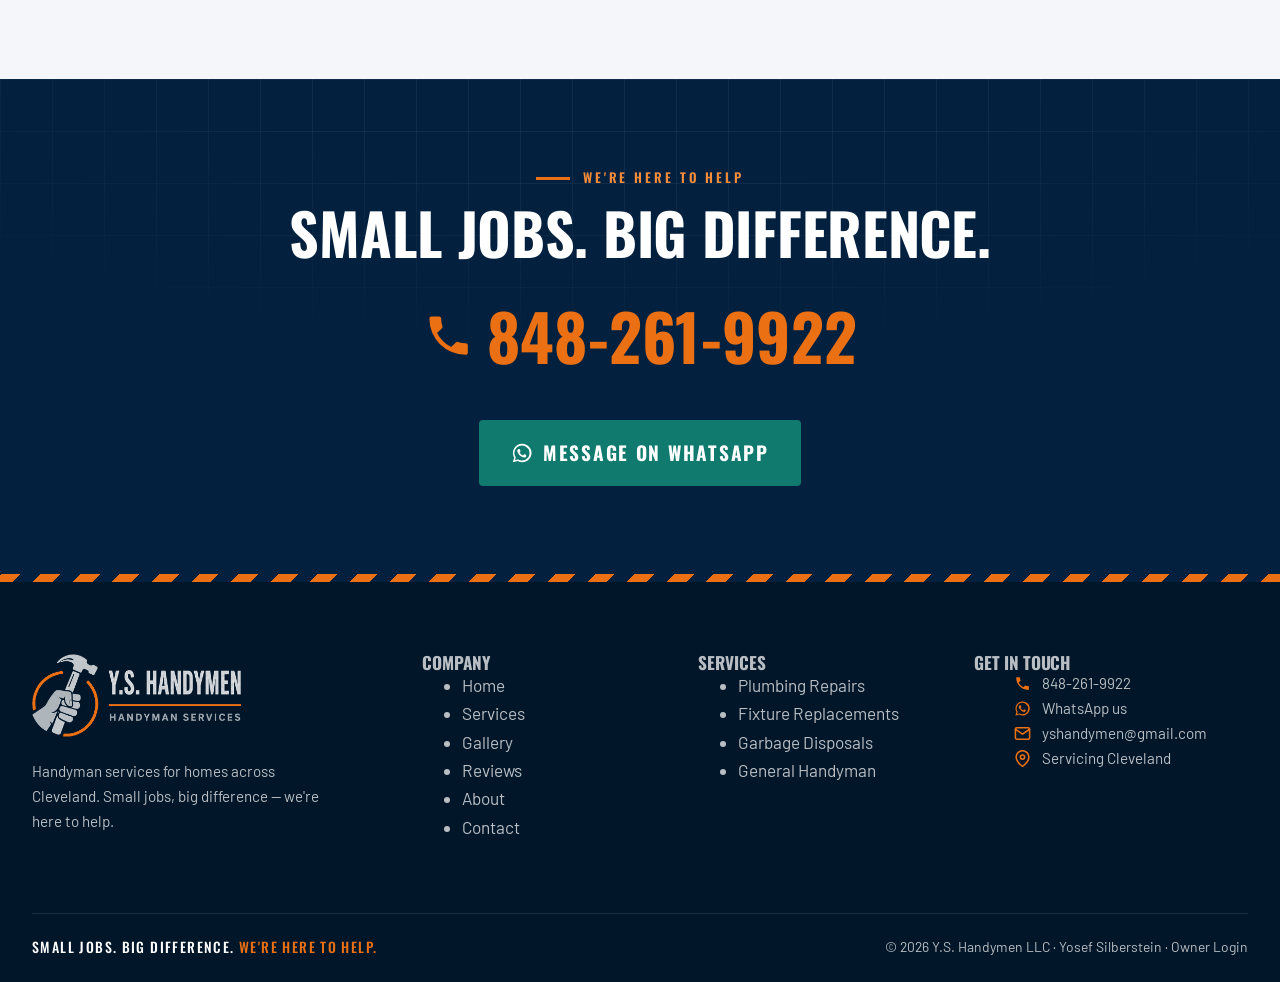
==== commit 852ccc27: "Add customer reviews, a before/after gallery, and an owner console on Supabase The site stays a no-b" ====
--- a/about.html
+++ b/about.html
@@ -15,17 +15,17 @@
 <meta name="geo.position" content="41.4993;-81.6944">
 <meta name="ICBM" content="41.4993, -81.6944">
 
-<link rel="canonical" href="https://yshandyman.pages.dev/about.html">
+<link rel="canonical" href="https://yshandymen.com/about.html">
 <link rel="icon" href="assets/favicon-64.png" sizes="64x64">
 <link rel="apple-touch-icon" href="assets/favicon.png">
 
 <meta property="og:type" content="website">
 <meta property="og:site_name" content="Y.S. Handymen LLC">
 <meta property="og:locale" content="en_US">
-<meta property="og:url" content="https://yshandyman.pages.dev/about.html">
+<meta property="og:url" content="https://yshandymen.com/about.html">
 <meta property="og:title" content="About Y.S. Handymen LLC — Cleveland Handyman">
 <meta property="og:description" content="Y.S. Handymen is run by Yosef Silberstein, serving Cleveland, OH and surrounding suburbs. Quality work, reliable service, peace of mind. Call 848-261-9922.">
-<meta property="og:image" content="https://yshandyman.pages.dev/assets/og-image.jpg">
+<meta property="og:image" content="https://yshandymen.com/assets/og-image.jpg">
 <meta property="og:image:width" content="1200">
 <meta property="og:image:height" content="630">
 <meta property="og:image:type" content="image/jpeg">
@@ -33,7 +33,7 @@
 <meta name="twitter:card" content="summary_large_image">
 <meta name="twitter:title" content="About Y.S. Handymen LLC — Cleveland Handyman">
 <meta name="twitter:description" content="Y.S. Handymen is run by Yosef Silberstein, serving Cleveland, OH and surrounding suburbs. Quality work, reliable service, peace of mind. Call 848-261-9922.">
-<meta name="twitter:image" content="https://yshandyman.pages.dev/assets/og-image.jpg">
+<meta name="twitter:image" content="https://yshandymen.com/assets/og-image.jpg">
 <meta name="twitter:image:alt" content="Y.S. Handymen LLC — handyman in Cleveland, OH.">
 
 <link rel="preconnect" href="https://fonts.googleapis.com">
@@ -50,7 +50,7 @@
         "HomeAndConstructionBusiness",
         "LocalBusiness"
       ],
-      "@id": "https://yshandyman.pages.dev/#business",
+      "@id": "https://yshandymen.com/#business",
       "name": "Y.S. Handymen LLC",
       "legalName": "Y.S. Handymen LLC",
       "alternateName": [
@@ -71,11 +71,11 @@
         }
       ],
       "description": "Handyman services in Cleveland, OH. Plumbing repairs, fixture replacements, garbage disposals, vent cleaning, vinyl flooring and general home repairs.",
-      "url": "https://yshandyman.pages.dev/",
+      "url": "https://yshandymen.com/",
       "telephone": "+1-848-261-9922",
       "email": "yshandymen@gmail.com",
-      "image": "https://yshandyman.pages.dev/assets/logo.png",
-      "logo": "https://yshandyman.pages.dev/assets/logo.png",
+      "image": "https://yshandymen.com/assets/logo.png",
+      "logo": "https://yshandymen.com/assets/logo.png",
       "priceRange": "$$",
       "slogan": "Quality work. Reliable service. Peace of mind.",
       "founder": {
@@ -171,7 +171,7 @@
               "description": "Leaking faucets, hose bibs, running toilets, clogged drains and supply-line leaks.",
               "serviceType": "Plumbing Repairs",
               "provider": {
-                "@id": "https://yshandyman.pages.dev/#business"
+                "@id": "https://yshandymen.com/#business"
               },
               "areaServed": {
                 "@type": "City",
@@ -187,7 +187,7 @@
               "description": "Faucets, shower heads, toilets, sinks, light fixtures and ceiling fans.",
               "serviceType": "Fixture Replacements",
               "provider": {
-                "@id": "https://yshandyman.pages.dev/#business"
+                "@id": "https://yshandymen.com/#business"
               },
               "areaServed": {
                 "@type": "City",
@@ -203,7 +203,7 @@
               "description": "Jams, clogs, leaks, disposals not turning on, and full replacement.",
               "serviceType": "Garbage Disposal Repair",
               "provider": {
-                "@id": "https://yshandyman.pages.dev/#business"
+                "@id": "https://yshandymen.com/#business"
               },
               "areaServed": {
                 "@type": "City",
@@ -219,7 +219,7 @@
               "description": "TV wall mounting, shelving, mirrors, blinds and flat-pack furniture assembly.",
               "serviceType": "Mounting & Assembly",
               "provider": {
-                "@id": "https://yshandyman.pages.dev/#business"
+                "@id": "https://yshandymen.com/#business"
               },
               "areaServed": {
                 "@type": "City",
@@ -235,7 +235,7 @@
               "description": "Dryer vent cleaning, lint blockage removal and bathroom exhaust fans.",
               "serviceType": "Vent Cleaning",
               "provider": {
-                "@id": "https://yshandyman.pages.dev/#business"
+                "@id": "https://yshandymen.com/#business"
               },
               "areaServed": {
                 "@type": "City",
@@ -251,7 +251,7 @@
               "description": "Small-room vinyl plank and tile, damaged plank replacement, trim and transitions.",
               "serviceType": "Vinyl Flooring",
               "provider": {
-                "@id": "https://yshandyman.pages.dev/#business"
+                "@id": "https://yshandymen.com/#business"
               },
               "areaServed": {
                 "@type": "City",
@@ -267,7 +267,7 @@
               "description": "Home repairs, installations, small improvements and seasonal maintenance.",
               "serviceType": "General Handyman Work",
               "provider": {
-                "@id": "https://yshandyman.pages.dev/#business"
+                "@id": "https://yshandymen.com/#business"
               },
               "areaServed": {
                 "@type": "City",
@@ -285,22 +285,22 @@
           "@type": "ListItem",
           "position": 1,
           "name": "Home",
-          "item": "https://yshandyman.pages.dev/"
+          "item": "https://yshandymen.com/"
         },
         {
           "@type": "ListItem",
           "position": 2,
           "name": "About",
-          "item": "https://yshandyman.pages.dev/about.html"
+          "item": "https://yshandymen.com/about.html"
         }
       ]
     },
     {
       "@type": "AboutPage",
-      "@id": "https://yshandyman.pages.dev/about.html#page",
-      "url": "https://yshandyman.pages.dev/about.html",
+      "@id": "https://yshandymen.com/about.html#page",
+      "url": "https://yshandymen.com/about.html",
       "mainEntity": {
-        "@id": "https://yshandyman.pages.dev/#business"
+        "@id": "https://yshandymen.com/#business"
       }
     }
   ]
@@ -338,6 +338,8 @@
     <nav class="nav__links" aria-label="Main">
       <a class="nav__link" href="index.html">Home</a>
       <a class="nav__link" href="services.html">Services</a>
+      <a class="nav__link" href="gallery.html">Gallery</a>
+      <a class="nav__link" href="reviews.html">Reviews</a>
       <a class="nav__link" href="about.html" aria-current="page">About</a>
       <a class="nav__link" href="contact.html">Contact</a>
     </nav>
@@ -358,6 +360,8 @@
 <nav class="drawer" id="drawer" aria-label="Mobile">
   <a href="index.html">Home</a>
   <a href="services.html">Services</a>
+  <a href="gallery.html">Gallery</a>
+  <a href="reviews.html">Reviews</a>
   <a href="about.html" aria-current="page">About</a>
   <a href="contact.html">Contact</a>
   <a class="btn" href="tel:+18482619922">Call 848-261-9922</a>
@@ -525,6 +529,8 @@
       <ul>
         <li><a href="index.html">Home</a></li>
         <li><a href="services.html">Services</a></li>
+        <li><a href="gallery.html">Gallery</a></li>
+        <li><a href="reviews.html">Reviews</a></li>
         <li><a href="about.html">About</a></li>
         <li><a href="contact.html">Contact</a></li>
       </ul>
@@ -562,7 +568,7 @@
   </div>
   <div class="shell footer__bar">
     <span class="slogan">Small Jobs. Big Difference. <em>We're Here to Help.</em></span>
-    <span>&copy; <span data-year>2026</span> Y.S. Handymen LLC · Yosef Silberstein</span>
+    <span>&copy; <span data-year>2026</span> Y.S. Handymen LLC · Yosef Silberstein · <a href="admin.html" style="color:inherit;">Owner Login</a></span>
   </div>
 </footer>
 
--- a/css/styles.css
+++ b/css/styles.css
@@ -863,6 +863,111 @@
   .btn-row .btn, .drawer .btn, form .btn { width: 100%; }
 }
 
+/* --------------------------------------------------------- reviews */
+.stars { font-size: 1.05rem; letter-spacing: .14em; color: var(--orange); white-space: nowrap; }
+.stars i { font-style: normal; color: var(--line); }
+
+.reviews-grid { display: grid; grid-template-columns: repeat(auto-fit, minmax(285px, 1fr)); gap: 1.5rem; }
+.review-card {
+  background: #fff; border: 1px solid var(--line); border-radius: var(--radius);
+  padding: 1.9rem 1.7rem; display: flex; flex-direction: column; gap: .9rem;
+  border-top: 4px solid var(--orange);
+}
+.review-card blockquote { color: var(--slate); flex: 1; }
+.review-card blockquote::before { content: "“"; color: var(--orange); font-weight: 700; }
+.review-card blockquote::after { content: "”"; color: var(--orange); font-weight: 700; }
+.review-card footer { font-size: .9rem; color: var(--slate); }
+.review-card footer strong { color: var(--navy); }
+.review-card footer time { display: block; font-size: .8rem; margin-top: .2rem; }
+.reviews-empty {
+  grid-column: 1 / -1; text-align: center; padding: 3rem 1.5rem;
+  background: var(--paper-2); border: 1px dashed var(--line); border-radius: var(--radius);
+  color: var(--slate);
+}
+.reviews-empty strong { color: var(--navy); }
+
+/* Star rating input: sources are in reverse order (5→1) so `~` can light up
+   everything to the left of the hovered/checked star. */
+.rate { display: flex; flex-direction: row-reverse; justify-content: flex-end; gap: .15rem; }
+.rate input { position: absolute; opacity: 0; pointer-events: none; }
+.rate label { font-size: 1.9rem; line-height: 1; color: var(--line); cursor: pointer; transition: color .15s, transform .15s; }
+.rate label:hover { transform: scale(1.12); }
+.rate input:checked ~ label,
+.rate label:hover, .rate label:hover ~ label { color: var(--orange); }
+.rate input:focus-visible + label { outline: 2px solid var(--sky); outline-offset: 3px; border-radius: 4px; }
+
+/* --------------------------------------------------------- before / after */
+.ba-grid { display: grid; grid-template-columns: repeat(auto-fit, minmax(320px, 1fr)); gap: 1.75rem; }
+.ba-card {
+  background: #fff; border: 1px solid var(--line); border-radius: var(--radius);
+  overflow: hidden; box-shadow: var(--shadow-sm);
+  transition: transform .28s var(--ease), box-shadow .28s var(--ease);
+}
+.ba-card:hover { transform: translateY(-5px); box-shadow: var(--shadow-lg); }
+.ba-pair { display: grid; grid-template-columns: 1fr 1fr; gap: 3px; background: var(--navy); }
+.ba-pair figure { position: relative; margin: 0; }
+.ba-pair img { width: 100%; height: 100%; aspect-ratio: 4 / 3; object-fit: cover; display: block; }
+.ba-tag {
+  position: absolute; left: .6rem; top: .6rem; z-index: 1;
+  font-family: var(--display); font-weight: 600; font-size: .68rem;
+  letter-spacing: .14em; text-transform: uppercase;
+  background: var(--navy); color: #fff; padding: .28rem .6rem; border-radius: 3px;
+}
+.ba-tag--after { background: var(--orange); }
+.ba-body { padding: 1.35rem 1.5rem 1.5rem; }
+.ba-body h3 { color: var(--navy); font-size: 1.12rem; margin-bottom: .35rem; }
+.ba-body p { color: var(--slate); font-size: .93rem; }
+
+/* --------------------------------------------------------- admin console */
+.badge {
+  font-family: var(--display); font-weight: 600; font-size: .68rem;
+  letter-spacing: .14em; text-transform: uppercase;
+  padding: .28rem .6rem; border-radius: 3px;
+}
+.badge--live { background: rgba(47, 163, 238, .14); color: #1272ad; }
+.badge--pending { background: rgba(234, 112, 19, .14); color: var(--orange-ink); }
+
+.btn--sm { padding: .5rem .95rem; font-size: .78rem; }
+.btn--danger { background: #9d2222; }
+.btn--danger:hover { background: #7d1a1a; }
+.btn--ghost2 { background: transparent; color: var(--navy); box-shadow: inset 0 0 0 2px var(--line); }
+.btn--ghost2:hover { background: var(--paper-2); }
+
+.adm-grid { display: grid; grid-template-columns: 1fr 1fr; gap: 1.75rem; align-items: start; }
+.adm-panel {
+  background: #fff; border: 1px solid var(--line); border-radius: var(--radius);
+  padding: clamp(1.5rem, 3vw, 2.2rem);
+}
+.adm-panel > h2 { font-size: 1.45rem; margin-bottom: 1.2rem; }
+.adm-rows { display: grid; gap: 1.1rem; }
+.adm-row { border: 1px solid var(--line); border-radius: var(--radius); padding: 1.15rem 1.25rem; }
+.adm-row__head { display: flex; align-items: center; justify-content: space-between; gap: .8rem; margin-bottom: .55rem; }
+.adm-row blockquote { color: var(--slate); font-size: .95rem; }
+.adm-row textarea {
+  width: 100%; padding: .75rem .9rem; margin-block: .4rem;
+  border: 1.5px solid var(--line); border-radius: var(--radius); background: var(--paper-2);
+}
+.adm-meta { font-size: .85rem; color: var(--slate); margin-top: .5rem; }
+.adm-meta strong { color: var(--navy); }
+.adm-note { color: var(--slate); font-size: .93rem; }
+.adm-actions { margin-top: .8rem; }
+.adm-thumbs { display: grid; grid-template-columns: 1fr 1fr; gap: .5rem; margin-bottom: .6rem; }
+.adm-thumbs img { width: 100%; aspect-ratio: 4 / 3; object-fit: cover; border-radius: 4px; }
+.adm-bar {
+  display: flex; align-items: center; justify-content: space-between; gap: 1rem;
+  flex-wrap: wrap; margin-bottom: 1.75rem;
+}
+.adm-bar p { color: var(--slate); font-size: .93rem; }
+.adm-bar strong { color: var(--navy); }
+
+@media (max-width: 900px) {
+  .adm-grid { grid-template-columns: 1fr; }
+}
+@media (max-width: 480px) {
+  .ba-pair { grid-template-columns: 1fr; }
+  .ba-pair img { aspect-ratio: 16 / 10; }
+}
+
 /* --------------------------------------------------------- print */
 @media print {
   .site-header, .drawer, .scrim, .callbar, .topbar, .cta-band { display: none !important; }
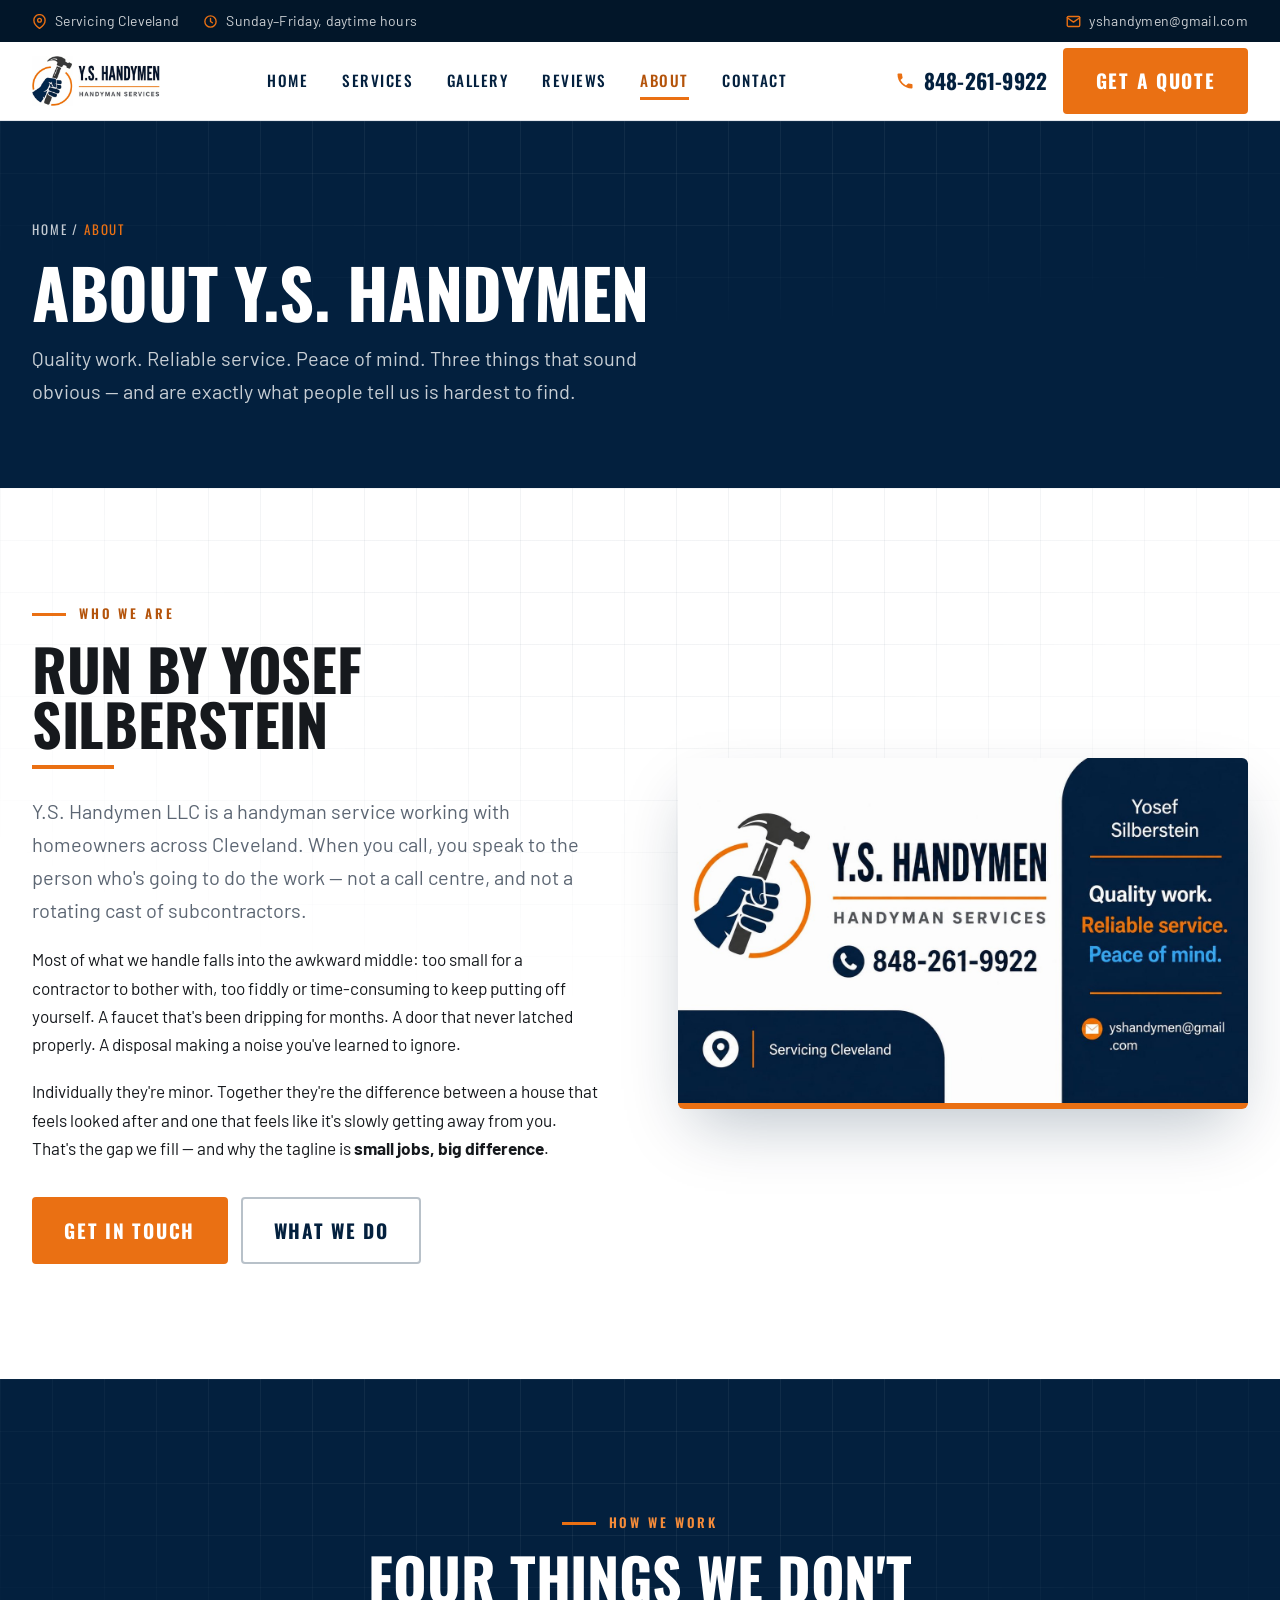
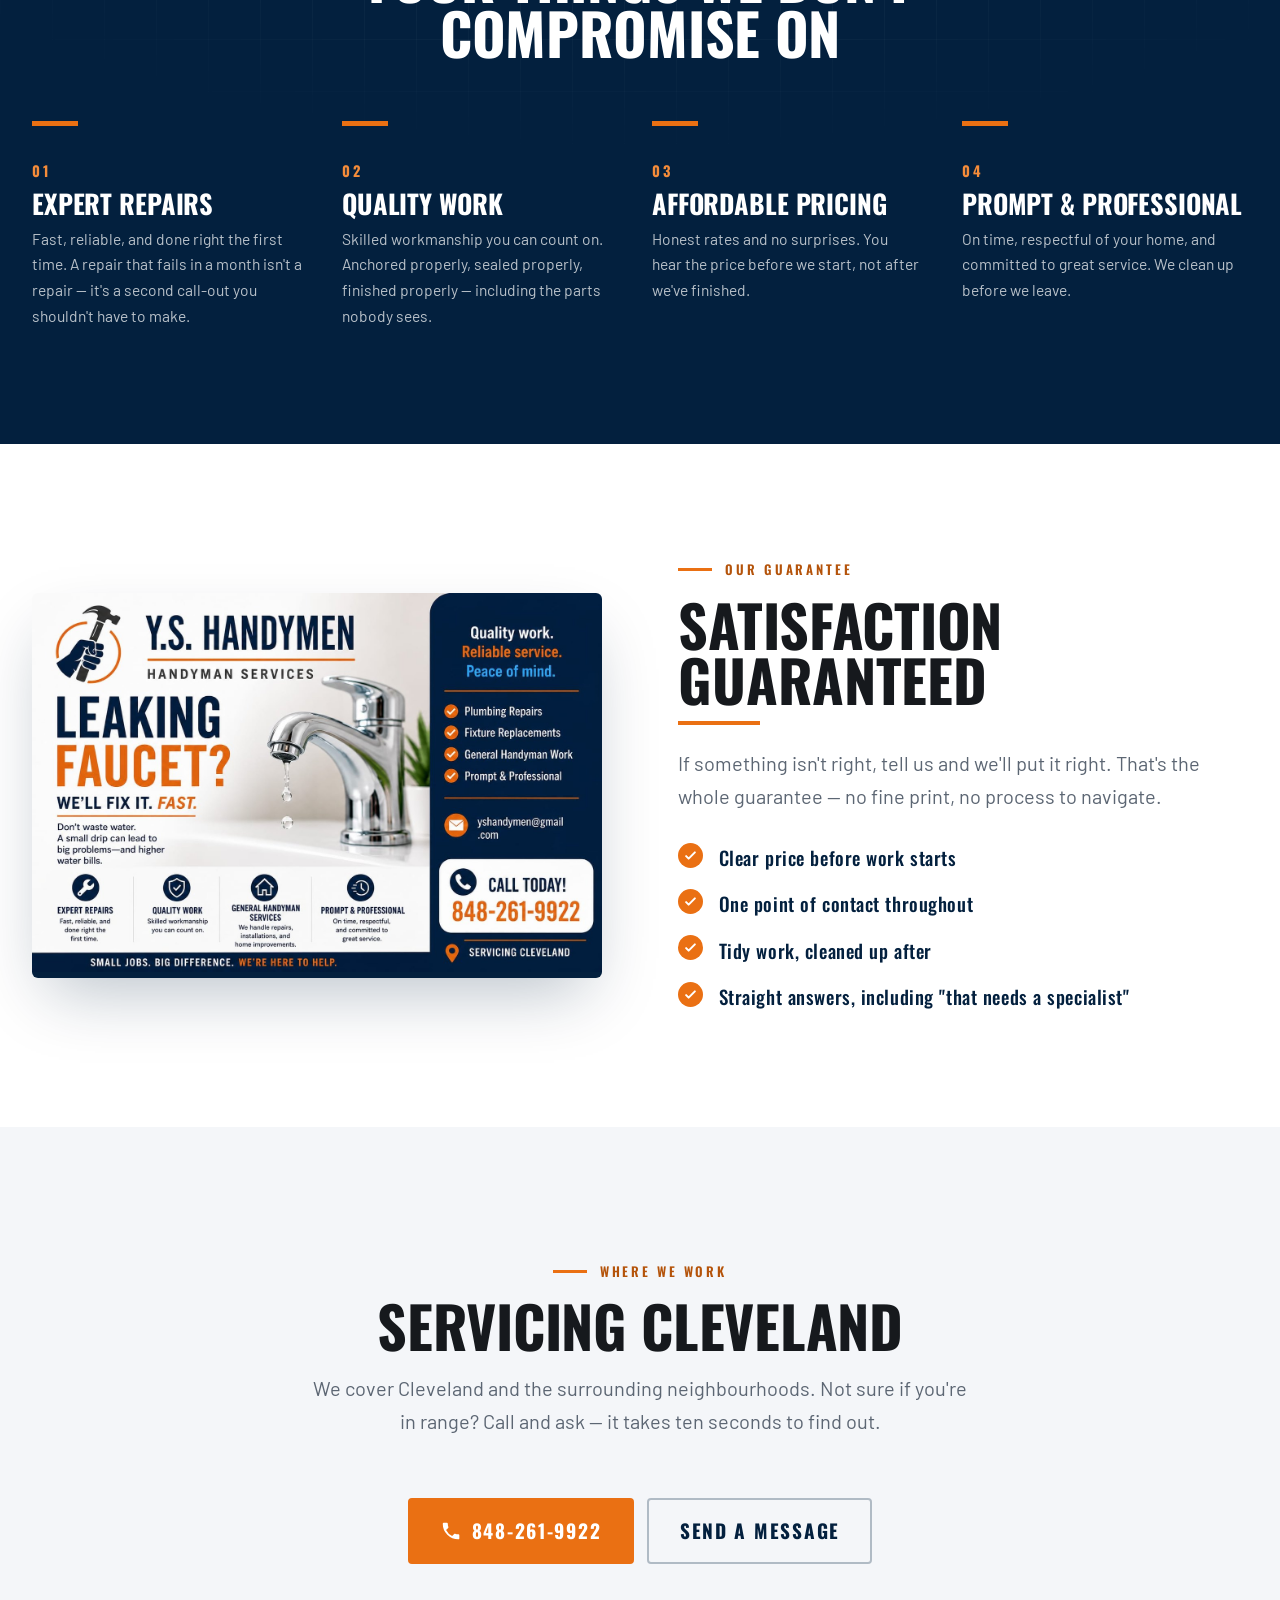
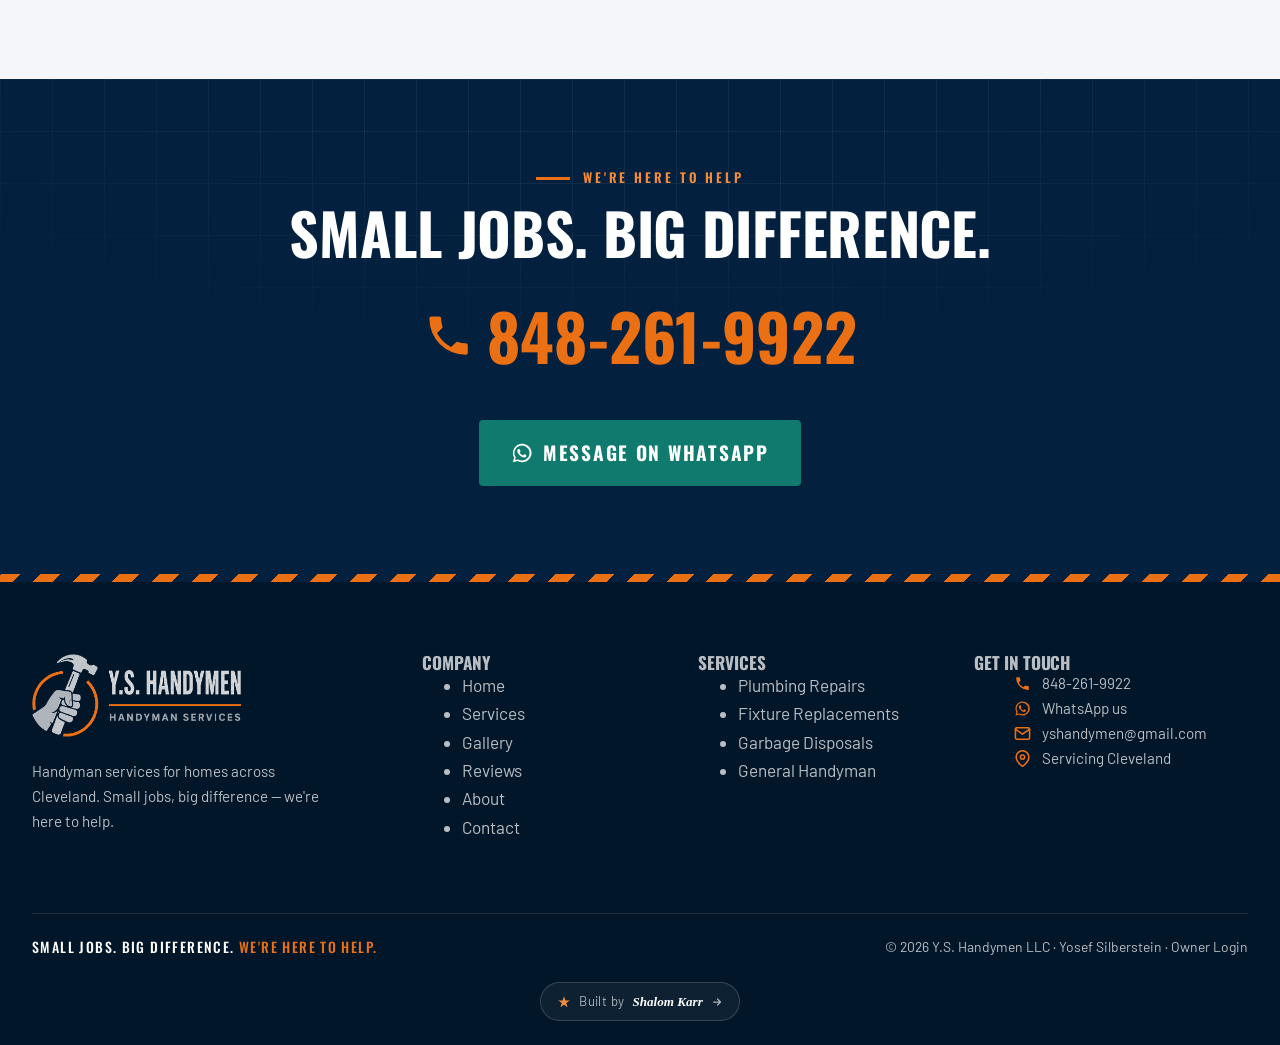
==== commit ee4f13b6: "Add the Built by Shalom Karr footer pill Same pill as SK Music and addressitled.com — star, italic s" ====
--- a/about.html
+++ b/about.html
@@ -570,6 +570,13 @@
     <span class="slogan">Small Jobs. Big Difference. <em>We're Here to Help.</em></span>
     <span>&copy; <span data-year>2026</span> Y.S. Handymen LLC · Yosef Silberstein · <a href="admin.html" style="color:inherit;">Owner Login</a></span>
   </div>
+  <div class="shell footer__credit">
+    <a class="built-by-pill" href="https://shalomkarr.pages.dev/" target="_blank" rel="noopener" title="Built by Shalom Karr">
+      <svg class="bb-star" viewBox="0 0 24 24" fill="currentColor"><path d="M12 2l2.39 7.36H22l-6.18 4.49 2.36 7.36L12 16.71l-6.18 4.5 2.36-7.36L2 9.36h7.61L12 2z"/></svg>
+      <span class="bb-by">Built by</span><span class="bb-who">Shalom Karr</span>
+      <svg class="bb-arrow" viewBox="0 0 24 24" fill="none" stroke="currentColor" stroke-width="2.5" stroke-linecap="round" stroke-linejoin="round"><path d="M5 12h14M13 6l6 6-6 6"/></svg>
+    </a>
+  </div>
 </footer>
 
 <div class="callbar">
--- a/css/styles.css
+++ b/css/styles.css
@@ -830,6 +830,12 @@
 @media (max-width: 1080px) {
   .footer__grid { grid-template-columns: 1fr 1fr; }
 }
+@media (max-width: 1240px) {
+  /* Six nav links now: shed the duplicate phone lockup and tighten gaps
+     before falling back to the burger, or the header overflows ~980-1200px. */
+  .nav__links { gap: 1.25rem; }
+  .nav__phone { display: none; }
+}
 @media (max-width: 980px) {
   .nav__links, .nav__phone { display: none; }
   .burger { display: block; }
@@ -863,6 +869,24 @@
   .btn-row .btn, .drawer .btn, form .btn { width: 100%; }
 }
 
+/* ------------------------------------------------- built-by credit
+   The "Built by Shalom Karr" pill shared with SK Music / addressitled.com,
+   recoloured for the navy footer. */
+.footer__credit { display: flex; justify-content: center; padding: 0 0 1.5rem; }
+a.built-by-pill {
+  display: inline-flex; align-items: center; gap: 8px; padding: 8px 16px;
+  border-radius: 999px; white-space: nowrap;
+  background: rgba(255, 255, 255, .05); border: 1px solid rgba(255, 255, 255, .16);
+  color: rgba(255, 255, 255, .65); font-size: .82rem; text-decoration: none;
+  transition: background .16s, border-color .16s, color .16s;
+}
+a.built-by-pill:hover { background: rgba(255, 255, 255, .1); border-color: rgba(255, 255, 255, .3); color: #fff; }
+.built-by-pill .bb-star { width: 14px; height: 14px; color: var(--orange-400); flex: none; }
+.built-by-pill .bb-by { letter-spacing: .4px; }
+.built-by-pill .bb-who { font-family: Georgia, "Times New Roman", serif; font-style: italic; font-weight: 600; color: #fff; }
+.built-by-pill .bb-arrow { width: 12px; height: 12px; flex: none; transition: transform .2s; }
+a.built-by-pill:hover .bb-arrow { transform: translateX(3px); }
+
 /* --------------------------------------------------------- reviews */
 .stars { font-size: 1.05rem; letter-spacing: .14em; color: var(--orange); white-space: nowrap; }
 .stars i { font-style: normal; color: var(--line); }
@@ -886,6 +910,14 @@
 }
 .reviews-empty strong { color: var(--navy); }
 
+.rating-summary {
+  display: inline-flex; align-items: center; gap: .55rem;
+  margin-top: 1.4rem; padding: .55rem 1rem;
+  background: #fff; border: 1px solid var(--line); border-radius: 999px;
+  font-size: .95rem; color: var(--slate);
+}
+.rating-summary b { color: var(--navy); font-size: 1.05rem; }
+
 /* Star rating input: sources are in reverse order (5→1) so `~` can light up
    everything to the left of the hovered/checked star. */
 .rate { display: flex; flex-direction: row-reverse; justify-content: flex-end; gap: .15rem; }
@@ -914,6 +946,19 @@
   background: var(--navy); color: #fff; padding: .28rem .6rem; border-radius: 3px;
 }
 .ba-tag--after { background: var(--orange); }
+.ba-pair img { cursor: zoom-in; }
+.lightbox {
+  position: fixed; inset: 0; z-index: 300;
+  background: rgba(2, 14, 27, .93);
+  display: grid; place-content: center; gap: .9rem;
+  padding: clamp(1rem, 4vw, 2.5rem); cursor: zoom-out;
+}
+.lightbox img {
+  max-width: min(94vw, 1100px); max-height: 82vh;
+  border-radius: 6px; border-bottom: 5px solid var(--orange);
+  aspect-ratio: auto; object-fit: contain;
+}
+.lightbox p { color: #fff; text-align: center; font-size: .95rem; }
 .ba-body { padding: 1.35rem 1.5rem 1.5rem; }
 .ba-body h3 { color: var(--navy); font-size: 1.12rem; margin-bottom: .35rem; }
 .ba-body p { color: var(--slate); font-size: .93rem; }
@@ -953,6 +998,17 @@
 .adm-actions { margin-top: .8rem; }
 .adm-thumbs { display: grid; grid-template-columns: 1fr 1fr; gap: .5rem; margin-bottom: .6rem; }
 .adm-thumbs img { width: 100%; aspect-ratio: 4 / 3; object-fit: cover; border-radius: 4px; }
+.adm-edit { display: grid; gap: .8rem; margin-top: .8rem; }
+.adm-edit label {
+  display: grid; gap: .35rem;
+  font-family: var(--display); font-weight: 500; font-size: .78rem;
+  letter-spacing: .12em; text-transform: uppercase; color: var(--navy);
+}
+.adm-edit input, .adm-edit select, .adm-edit textarea {
+  width: 100%; padding: .7rem .85rem;
+  border: 1.5px solid var(--line); border-radius: var(--radius); background: var(--paper-2);
+  font-size: .95rem; letter-spacing: normal; text-transform: none;
+}
 .adm-bar {
   display: flex; align-items: center; justify-content: space-between; gap: 1rem;
   flex-wrap: wrap; margin-bottom: 1.75rem;
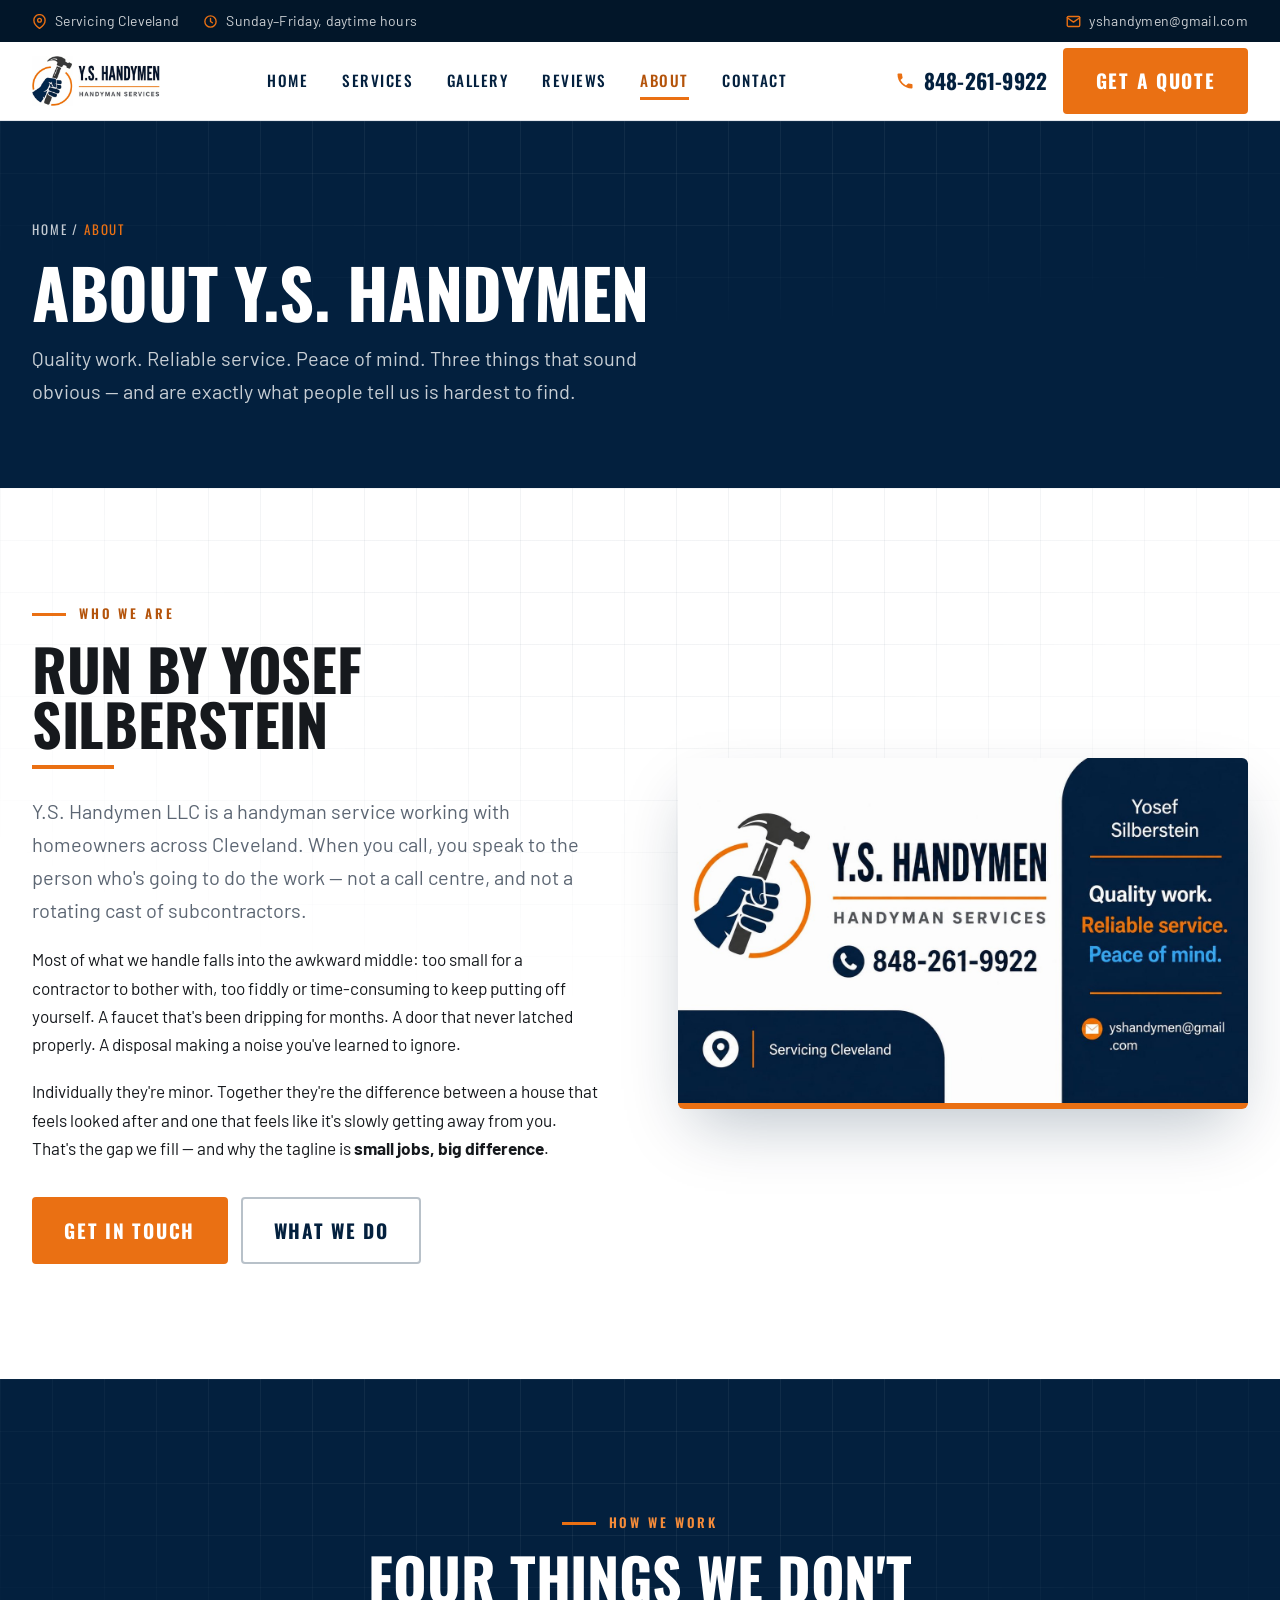
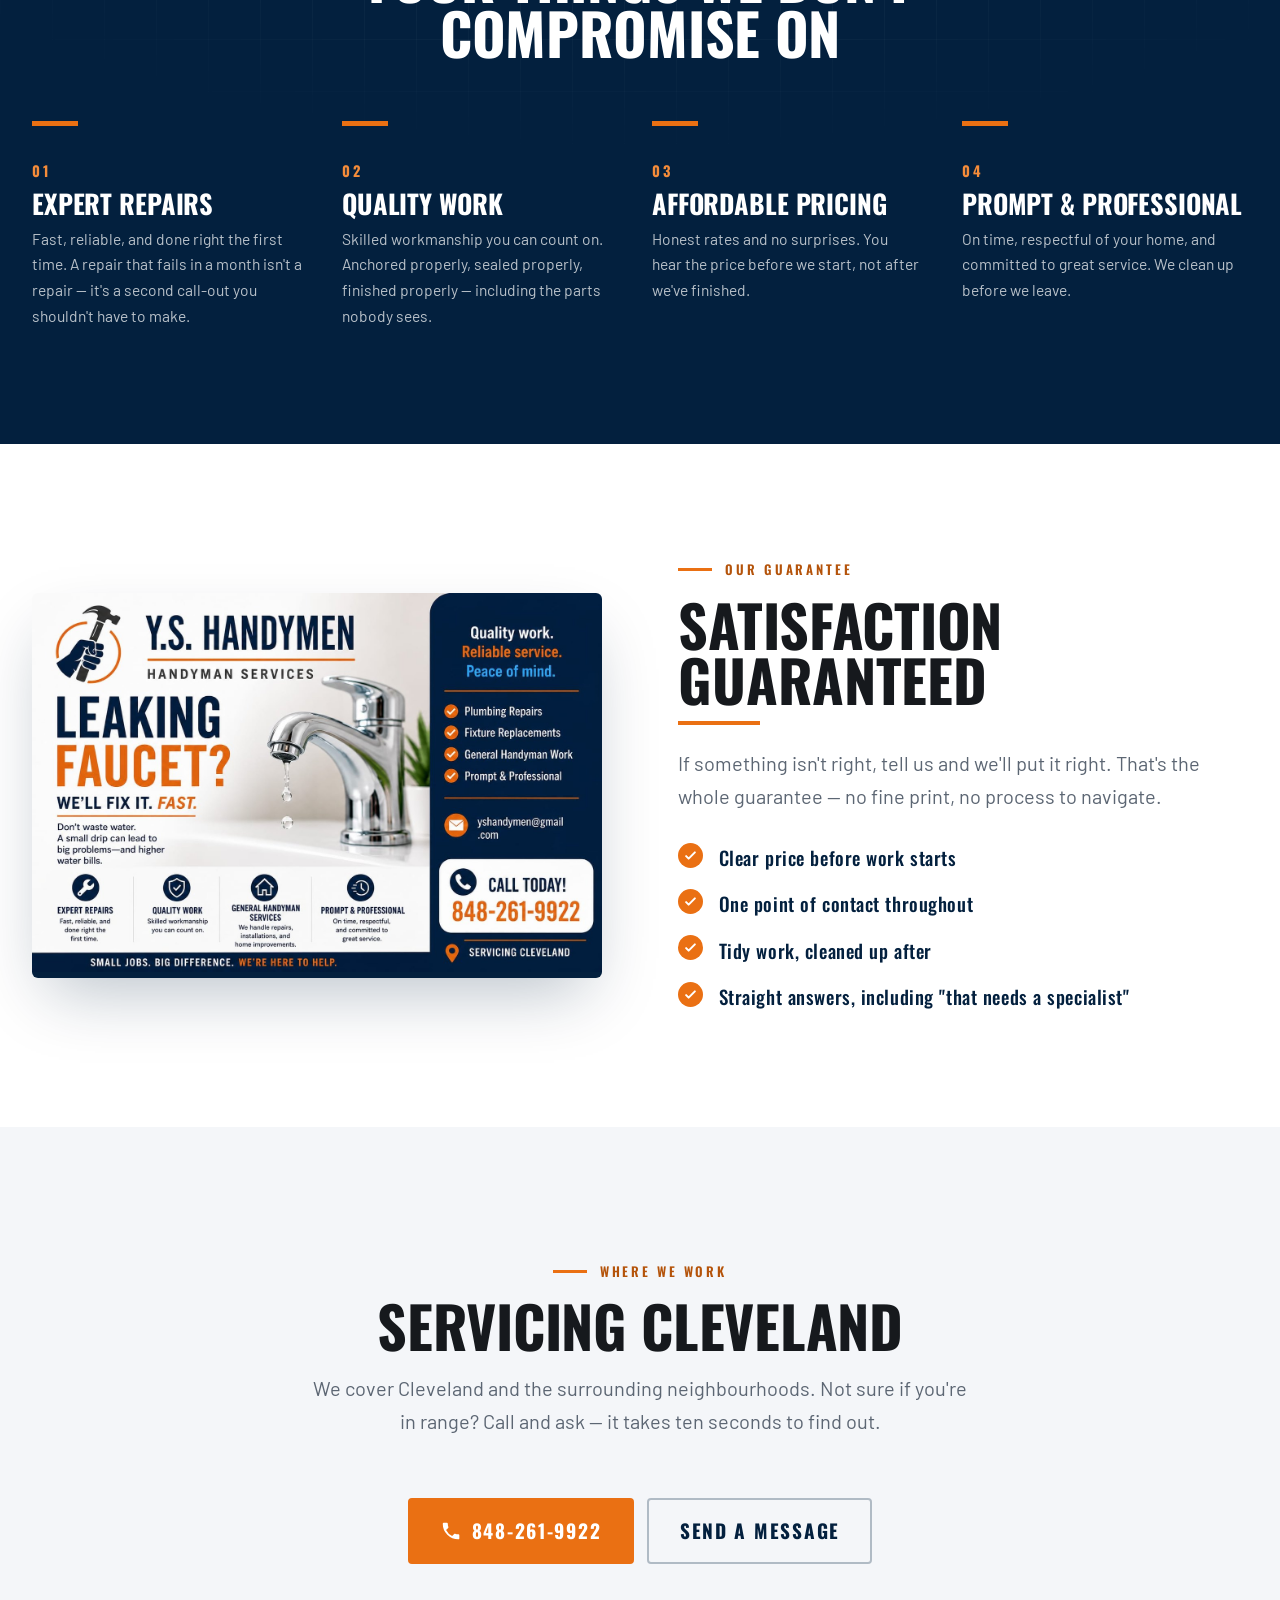
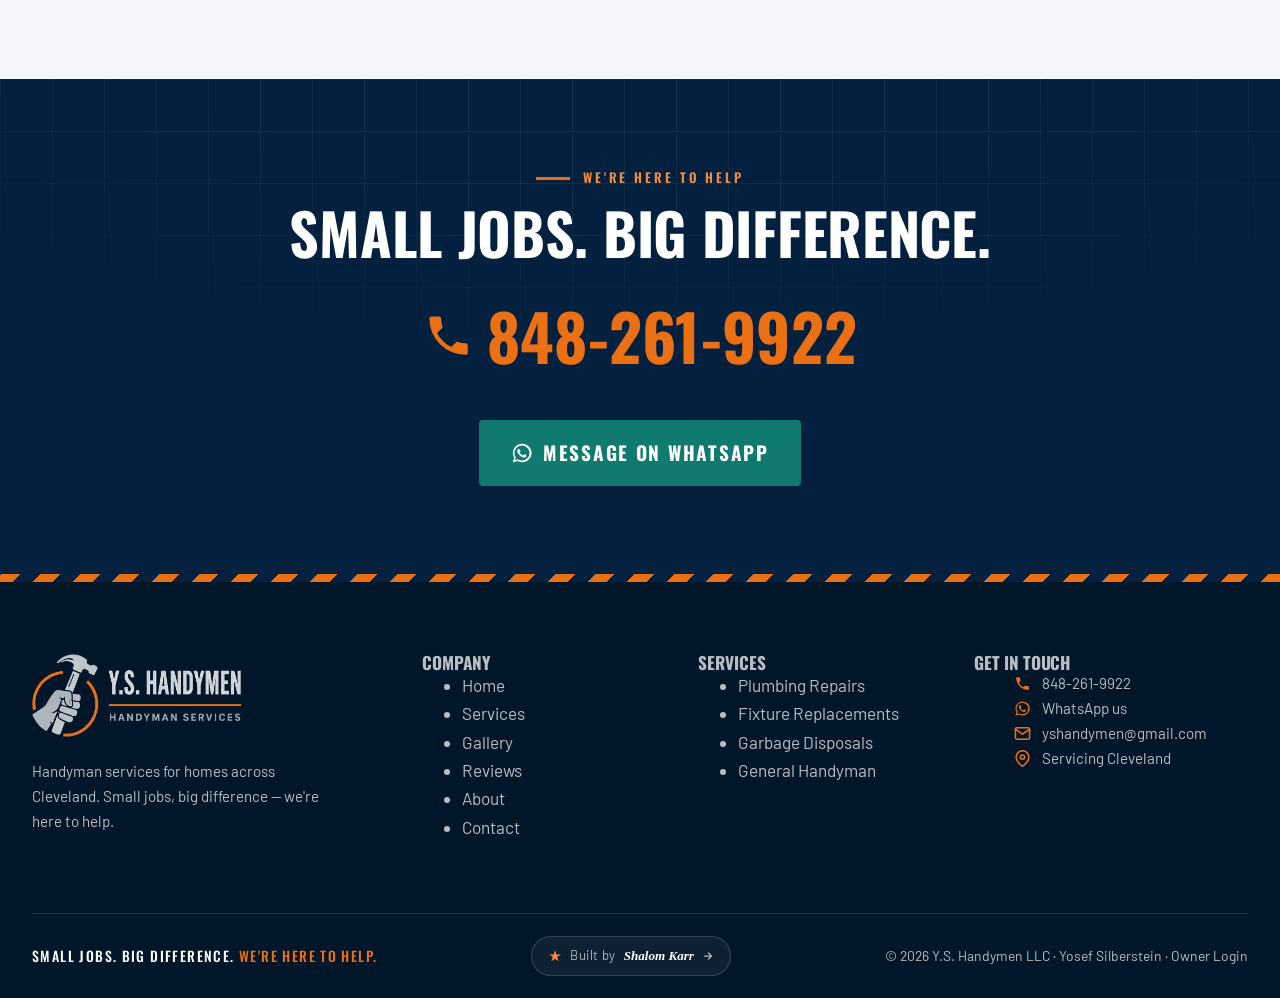
==== commit 9da93c93: "Put the built-by pill on the footer bar line instead of its own row The bar is already space-between" ====
--- a/about.html
+++ b/about.html
@@ -568,14 +568,12 @@
   </div>
   <div class="shell footer__bar">
     <span class="slogan">Small Jobs. Big Difference. <em>We're Here to Help.</em></span>
-    <span>&copy; <span data-year>2026</span> Y.S. Handymen LLC · Yosef Silberstein · <a href="admin.html" style="color:inherit;">Owner Login</a></span>
-  </div>
-  <div class="shell footer__credit">
     <a class="built-by-pill" href="https://shalomkarr.pages.dev/" target="_blank" rel="noopener" title="Built by Shalom Karr">
       <svg class="bb-star" viewBox="0 0 24 24" fill="currentColor"><path d="M12 2l2.39 7.36H22l-6.18 4.49 2.36 7.36L12 16.71l-6.18 4.5 2.36-7.36L2 9.36h7.61L12 2z"/></svg>
       <span class="bb-by">Built by</span><span class="bb-who">Shalom Karr</span>
       <svg class="bb-arrow" viewBox="0 0 24 24" fill="none" stroke="currentColor" stroke-width="2.5" stroke-linecap="round" stroke-linejoin="round"><path d="M5 12h14M13 6l6 6-6 6"/></svg>
     </a>
+    <span>&copy; <span data-year>2026</span> Y.S. Handymen LLC · Yosef Silberstein · <a href="admin.html" style="color:inherit;">Owner Login</a></span>
   </div>
 </footer>
 
--- a/css/styles.css
+++ b/css/styles.css
@@ -871,8 +871,8 @@
 
 /* ------------------------------------------------- built-by credit
    The "Built by Shalom Karr" pill shared with SK Music / addressitled.com,
-   recoloured for the navy footer. */
-.footer__credit { display: flex; justify-content: center; padding: 0 0 1.5rem; }
+   recoloured for the navy footer. Sits inline as the centre item of the
+   footer bar (slogan · pill · copyright). */
 a.built-by-pill {
   display: inline-flex; align-items: center; gap: 8px; padding: 8px 16px;
   border-radius: 999px; white-space: nowrap;
